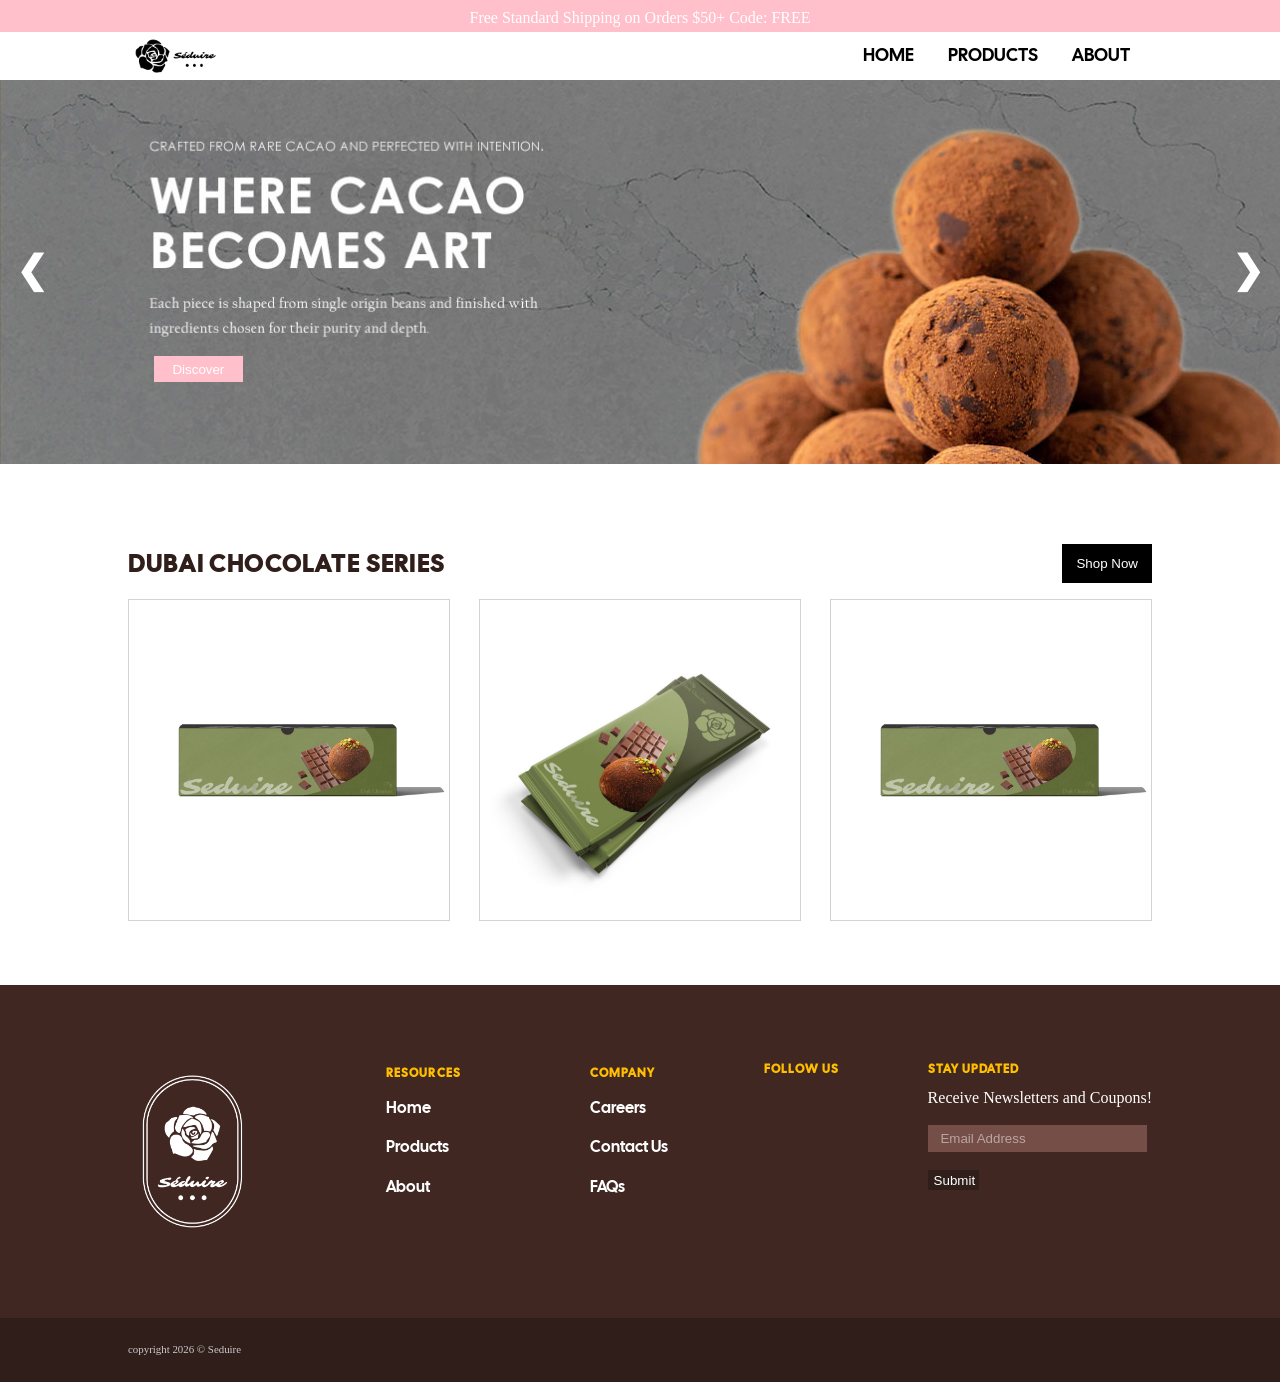
==== index.html @ 030a5350 "Add files via upload" ====
<!DOCTYPE html>
<html>

<head>
<title>Seduire</title>
<link rel="icon" type="image/x-icon" href="IMG/website-logo.png">
<meta name="description" content="Seduire Chocolates and Delicacies">
<meta name="keywords" content="">
<meta name="viewport" content="width=device-width, initial-scale=1">
<meta charset="UTF-8">
<link rel="stylesheet" href="CSS/style.css" type="text/css">
<link href='https://fonts.googleapis.com/css?family=Cal Sans' rel='stylesheet'>
</head>

<body>

    <div class="promo">
        <p>Free Standard Shipping on Orders $50+ Code: FREE</p>
    </div>

    <div class="nav" id="nav">
        <div class="nav-logo">
            <img src="IMG/Seduire-logo_Horizontal - Black.png" alt="">
        </div>

        <div class="nav-buttons">
            <ol>
            <li><a href="index.html">HOME</a></li>
            <li><a href="">PRODUCTS</a></li>
            <li><a href="">ABOUT</a></li>
            </ol>
        </div>

    </div>
    

    <section id="hero">

        <div class="slideshow-container">

        <div class="mySlides fade">
        <div class="hero-butt-1">
        <button>Discover</button>
        </div>
        <img src="IMG/hero1.jpg">
        <div class="text">Caption Text</div>
        </div>

        <div class="mySlides fade">
        <img src="IMG/hero2.jpg">
        <div class="hero-butt-2">
        <button>Discover</button>
        </div>
        <div class="text">Caption Two</div>
        </div>

        <div class="mySlides fade">
        <img src="IMG/hero3.jpg">
        <div class="hero-butt-3">
        <button>Learn More</button>
        </div>
        <div class="text">Caption Three</div>
        </div>

        <a class="prev" onclick="plusSlides(-1)">❮</a>
        <a class="next" onclick="plusSlides(1)">❯</a>

        </div>


    </section>


    <section id="main">

        <div class="spring-header">
            <h1>DUBAI CHOCOLATE SERIES</h1>
            <button>Shop Now</button>
        </div>

        <div class="collection-gallery">
            <div class="collection-item">
                <img src="IMG/dubai-mock.jpg" alt="">
                <div class="overlay">
                    <button>Add To Cart</button>
                </div>
            </div>

            <div class="collection-item">
                <img src="IMG/dubai-mock-bar.jpg" alt="">
                <div class="overlay">
                    <img src="IMG/dubai-mock-bar-open.jpg" alt="">
                    <button>Add To Cart</button>
                </div>
            </div>

            <div class="collection-item">
                <img src="IMG/dubai-mock.jpg" alt="">
                <div class="overlay">
                    <img src="IMG/dubai-mock-open.jpg" alt="">
                    <button>Add To Cart</button>
                </div>
            </div>


        </div>



    </section>



    <div class="footer">

        <div class="footer-flex">
            <div class="footer-logo">
                <img src="IMG/Seduire-logo_Vertical - White.png" alt="">
            </div>

            <div class="footer-nav">
            <ol>
                <li><h3>RESOURCES</h3></li>
                <li><a href="index.html">Home</a></li>
                <li><a href="">Products</a></li>
                <li><a href="">About</a></li>
            </ol>
            </div>

            <div class="footer-company">
            <ol>
                <li><h3>COMPANY</h3></li>
                <li><a href="">Careers</a></li>
                <li><a href="">Contact Us</a></li>
                <li><a href="">FAQs</a></li>
            </ol>
            </div>

            <div class="footer-social">
                <h3>FOLLOW US</h3>
                <a href=""><img src="IMG/instagram.png" alt=""></a>
                <a href=""><img src="IMG/video.png" alt=""></a>
            </div>

            <div class="footer-news">
                <h3>STAY UPDATED</h3>
                <p>Receive Newsletters and Coupons!</p>
                <form action=""><br>
                <input type="text" onfocus="this.value=''" id="email" name="email" value="Email Address"><br><br>
                <input type="submit" id="submit" value="Submit">
                </form>
            </div>

        </div>

       
    </div>

        <div class="copyright">
        <p>copyright 2026 © Seduire</p>
        </div>

<script>
let slideIndex = 1;
let slideTimer;

// Initialize slideshow
showSlides(slideIndex);
startAutoSlide();

// Manual controls
function plusSlides(n) {
  showSlides(slideIndex += n);
  resetAutoSlide();
}

function currentSlide(n) {
  showSlides(slideIndex = n);
  resetAutoSlide();
}

// Core slideshow function
function showSlides(n) {
  const slides = document.getElementsByClassName("mySlides");

  if (n > slides.length) {
    slideIndex = 1;
  }
  if (n < 1) {
    slideIndex = slides.length;
  }

  // Hide all slides
  for (let i = 0; i < slides.length; i++) {
    slides[i].style.display = "none";
  }

  // Show the active slide
  slides[slideIndex - 1].style.display = "block";
}

// Autoplay logic
function startAutoSlide() {
  slideTimer = setInterval(() => {
    slideIndex++;
    showSlides(slideIndex);
  }, 4000); // Change slide every 4 seconds
}

function resetAutoSlide() {
  clearInterval(slideTimer);
  startAutoSlide();
}

</script>


</body>
</html>
---- CSS/style.css ----
body{
    margin: 0;
}

h1{
    font-family: 'Cal Sans';
    letter-spacing: 0.07em;
    color: #301E1A;
}

h3{
    font-family: 'Cal Sans';
    letter-spacing: 0.09em;
    font-size: 0.75em;
    color: rgb(255, 191, 0);
}


.promo{
    height: 2.5vw;
    background-color: pink;
    text-align: center;
}

.promo p{
    margin: 0;
    padding-top: 0.7vw;
    color: white;
}

.nav{
    background-color:white;
    border-bottom:  rgba(0, 0, 0, 0.5) 1px;
    width: 100%;
    height: 3.75vw;
    margin: 0;
    display: flex;
    flex-direction: row;
    justify-content: space-between;
    position: sticky;
    top: 0;
    z-index: 11;
}

.nav-logo{
    margin: auto 0 auto 10vw;
    color: black;
    height: inherit;
}

.nav-logo img{
    height: 100%;
}

.nav-buttons{
    margin: auto 10vw auto 0;
}

.nav ol{
    list-style: none;
    margin: 0;
}

.nav ol li{
    display: inline;
    margin-right: 1vw;
}

.nav a{
    text-decoration: none;
    color: black;
    font-size: 1.1em;
    background: linear-gradient(currentColor 0 0) 
    bottom left/
    var(--underline-width, 0%) 0.1em
    no-repeat;
    display: inline-block;
    padding: 0 .5em 0.15em;
    text-decoration: none;
    transition: background-size 0.5s;
    font-family: 'Cal Sans';
}

.nav a:hover{
    color: brown; 
    --underline-width: 100%;
    transition: 300ms;
}



/*--------HERO----------*/
#hero{
    background-color: aqua;
    height: 30vw;
    width: 100%;
}

.slideshow-container{
    height: inherit;
    overflow: hidden;
    position: relative;
}

.slideshow-container img{
    height: inherit;
    width: 100vw;
}

.prev, .next {
  cursor: pointer;
  position: absolute;
  top: 45%;
  width: auto;
  padding: 16px;
  margin-top: -22px;
  color: white;
  font-weight: bold;
  font-size: 3vw;
  transition: 0.6s ease;
  border-radius: 0 3px 3px 0;
  user-select: none;
}

.next {
  right: 0;
  border-radius: 3px 0 0 3px;
}

.hero-butt-1 button{
    background-color: pink;
    color: white;
    border: 0;
    width: 7vw;
    height: 2vw;
    position: absolute;
    top: 72%;
    left: 12%;
}

.hero-butt-1 button:hover{
    color: pink;
    background-color: transparent;
    border: solid 2px pink;
    transition: 300ms;
}

.hero-butt-2 button{
    background-color: white;
    color: black;
    border: 0;
    width: 7vw;
    height: 2vw;
    position: absolute;
    top: 65%;
    right: 10%;
}

.hero-butt-2 button:hover{
    color: white;
    background-color: transparent;
    border: solid 2px white;
    transition: 300ms;
}

.hero-butt-3 button{
    background-color: white;
    color: black;
    border: 0;
    width: 7vw;
    height: 2vw;
    position: absolute;
    top: 62%;
    left: 10.75%;
}

.hero-butt-3 button:hover{
    color:#252715;
    background-color: transparent;
    border: solid 2px #252715;
    transition: 300ms;
}

/*-------------MAIN-------------*/
#main{
    margin: 5vw 10vw 5vw 10vw;
}

.spring-header{
    display: flex;
    justify-content: space-between;
}

.spring-header button{
    color: white;
    background-color: black;
    width: 7vw;
    height: 3vw;
    border: 0;
    margin: auto 0 auto 0;
}

.spring-header button:hover{
    background-color: transparent;
    color: black;
    border: solid 2px black;
    transition: 300ms;
}

.collection-gallery{
    display: flex;
    justify-content: space-between;
}

.collection-item{
    width: 25vw;
    border: solid 1px lightgray;
    position: relative;
    display: flex;
}

.collection-item img{
    width: inherit;
    overflow: hidden;
    align-items: center;
}

.overlay{
    background-color: white;
    bottom: 100%;
    position: absolute;
    width: 100%;
    height: 0%;
    text-align: center;
    transition: 400ms;
    overflow: hidden;
    display: flex;
}

.overlay button{
    background-color: white;
    border: solid 2px black;
    width: 18vw;
    height: 4vw;
    position: absolute;
    bottom: 10%;
    right: 15%;
    box-shadow: 0px 10px 40px -5px rgba(0, 0, 0, 0.15);
}

.overlay img{
    width: 100%;
    position: absolute;
    top: 0;
    left: 0;
    margin: auto;
}

.overlay button:hover{
    background-color: black;
    border: 0;
    color: white;
    transition: 300ms;
}

.collection-item:hover .overlay {
  bottom: 0;
  height: 100%;
  transition: 400ms;
}


/*---------FOOTER---------*/
.footer{
    background-color: #402722;
    height: 16vw;
    padding: 5vw 10vw 5vw 10vw;
}

.footer-flex{
    display: flex;
    flex-direction: row;
    justify-content: space-between;
    height: inherit;
}

.footer-flex li{
    display: block;
    margin-bottom: 1.25vw;
}

.footer-flex a{
    color: white;
    text-decoration: none;
    background: linear-gradient(currentColor 0 0) 
    bottom left/
    var(--underline-width, 0%) 0.1em
    no-repeat;
    display: inline-block;
    padding: 0 .5em 0.15em 0;
    text-decoration: none;
    transition: background-size 0.5s;
    font-family: 'Cal sans';
    margin: 0;
}

.footer-flex a:hover{
    
    color: white; 
    --underline-width: 100%;
    transition: 300ms;
}

.footer-logo img{
    height: 100%;
}

.footer-news p{
    color: white;
    margin: 0;
}

.footer-news #email{
    width: 16vw;
    height: 2vw;
    background-color:#754e47;
    border: 0;
    color: rgba(255, 255, 255, 0.493);
    padding-left: 1vw;
}

.footer-news #submit{
    background-color: #301E1A;
    color: white;
    border: 0;
    width: 4vw;
    height: 1.5vw;
}

.copyright{
    background-color: #301E1A;
    height: 5vw;
}

.copyright p{
    color: rgb(203, 203, 203);
    margin: auto;
    padding-top: 2vw;
    padding-left: 10vw;
    font-size: 0.85vw;
}
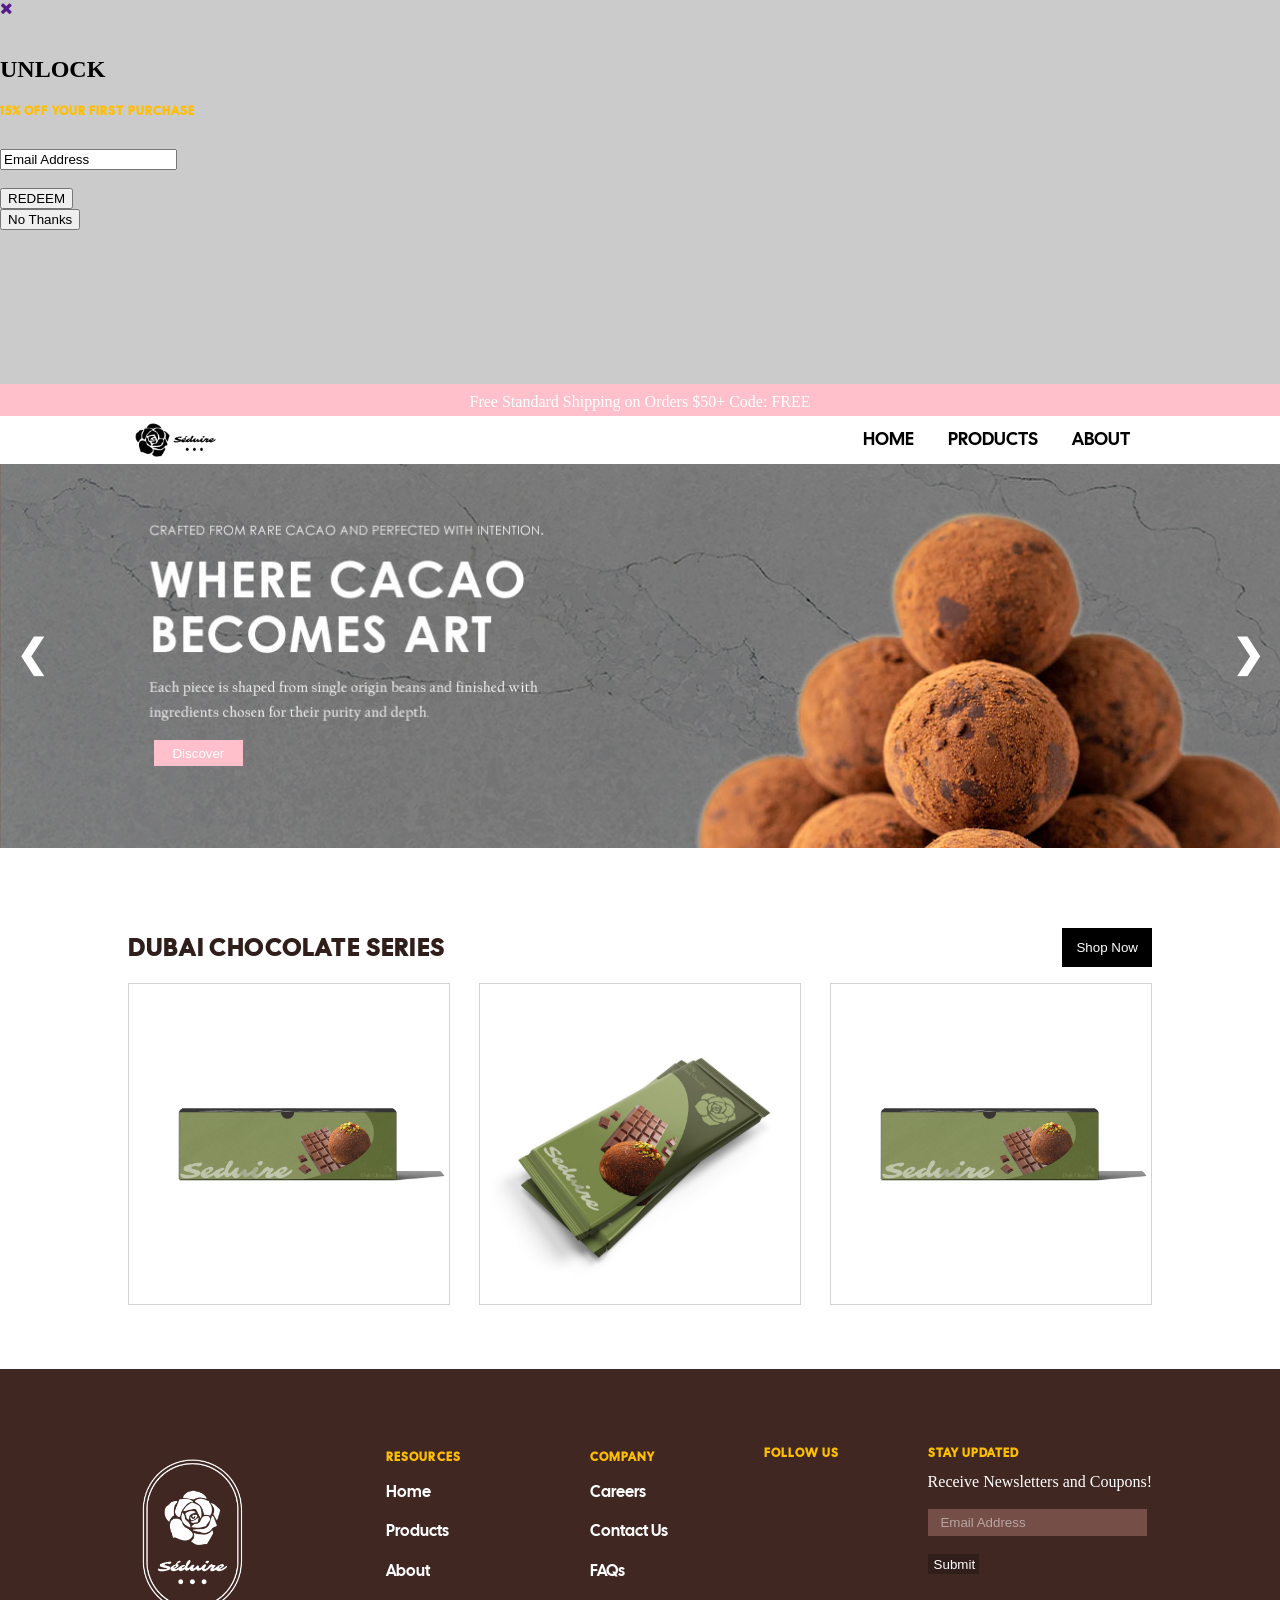
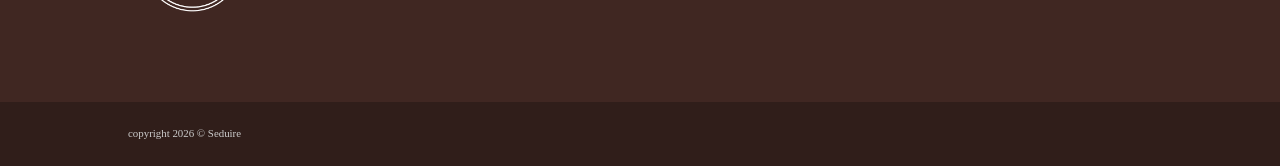
==== commit 2b48d33e: "comm" ====
--- a/index.html
+++ b/index.html
@@ -9,10 +9,37 @@
 <meta name="viewport" content="width=device-width, initial-scale=1">
 <meta charset="UTF-8">
 <link rel="stylesheet" href="CSS/style.css" type="text/css">
+<link rel="stylesheet" href="https://cdnjs.cloudflare.com/ajax/libs/font-awesome/4.7.0/css/font-awesome.min.css">
 <link href='https://fonts.googleapis.com/css?family=Cal Sans' rel='stylesheet'>
 </head>
 
 <body>
+
+    <div class="pop-up">
+        <div class="pop-promo">
+        <div>
+
+        </div>
+
+        <div>
+            <div class="close-btn">
+            <a href=""><i class="fa fa-close"></i></a>
+            </div>
+            <img src="" alt=""> <!--Logo here-->
+
+            <h2>UNLOCK</h2>
+            <h3>15% OFF YOUR FIRST PURCHASE</h3>
+
+            <form action=""><br>
+            <input type="text" onfocus="this.value=''" id="email" name="email" value="Email Address"><br><br>
+            <input type="submit" id="submit" value="REDEEM">
+            </form>
+
+            <button>No Thanks</button>
+        </div>        
+        </div>
+
+    </div>
 
     <div class="promo">
         <p>Free Standard Shipping on Orders $50+ Code: FREE</p>
--- a/CSS/style.css
+++ b/CSS/style.css
@@ -15,6 +15,17 @@
     color: rgb(255, 191, 0);
 }
 
+.pop-up{
+    background-color: rgba(0, 0, 0, 0.202);
+    z-index: 100;
+}
+
+.pop-promo{
+    width: 40vw;
+    height: 30vw;
+    display: flex;
+    flex: 1;
+}
 
 .promo{
     height: 2.5vw;
@@ -282,6 +293,7 @@
     flex-direction: row;
     justify-content: space-between;
     height: inherit;
+    gap: 2vw;
 }
 
 .footer-flex li{
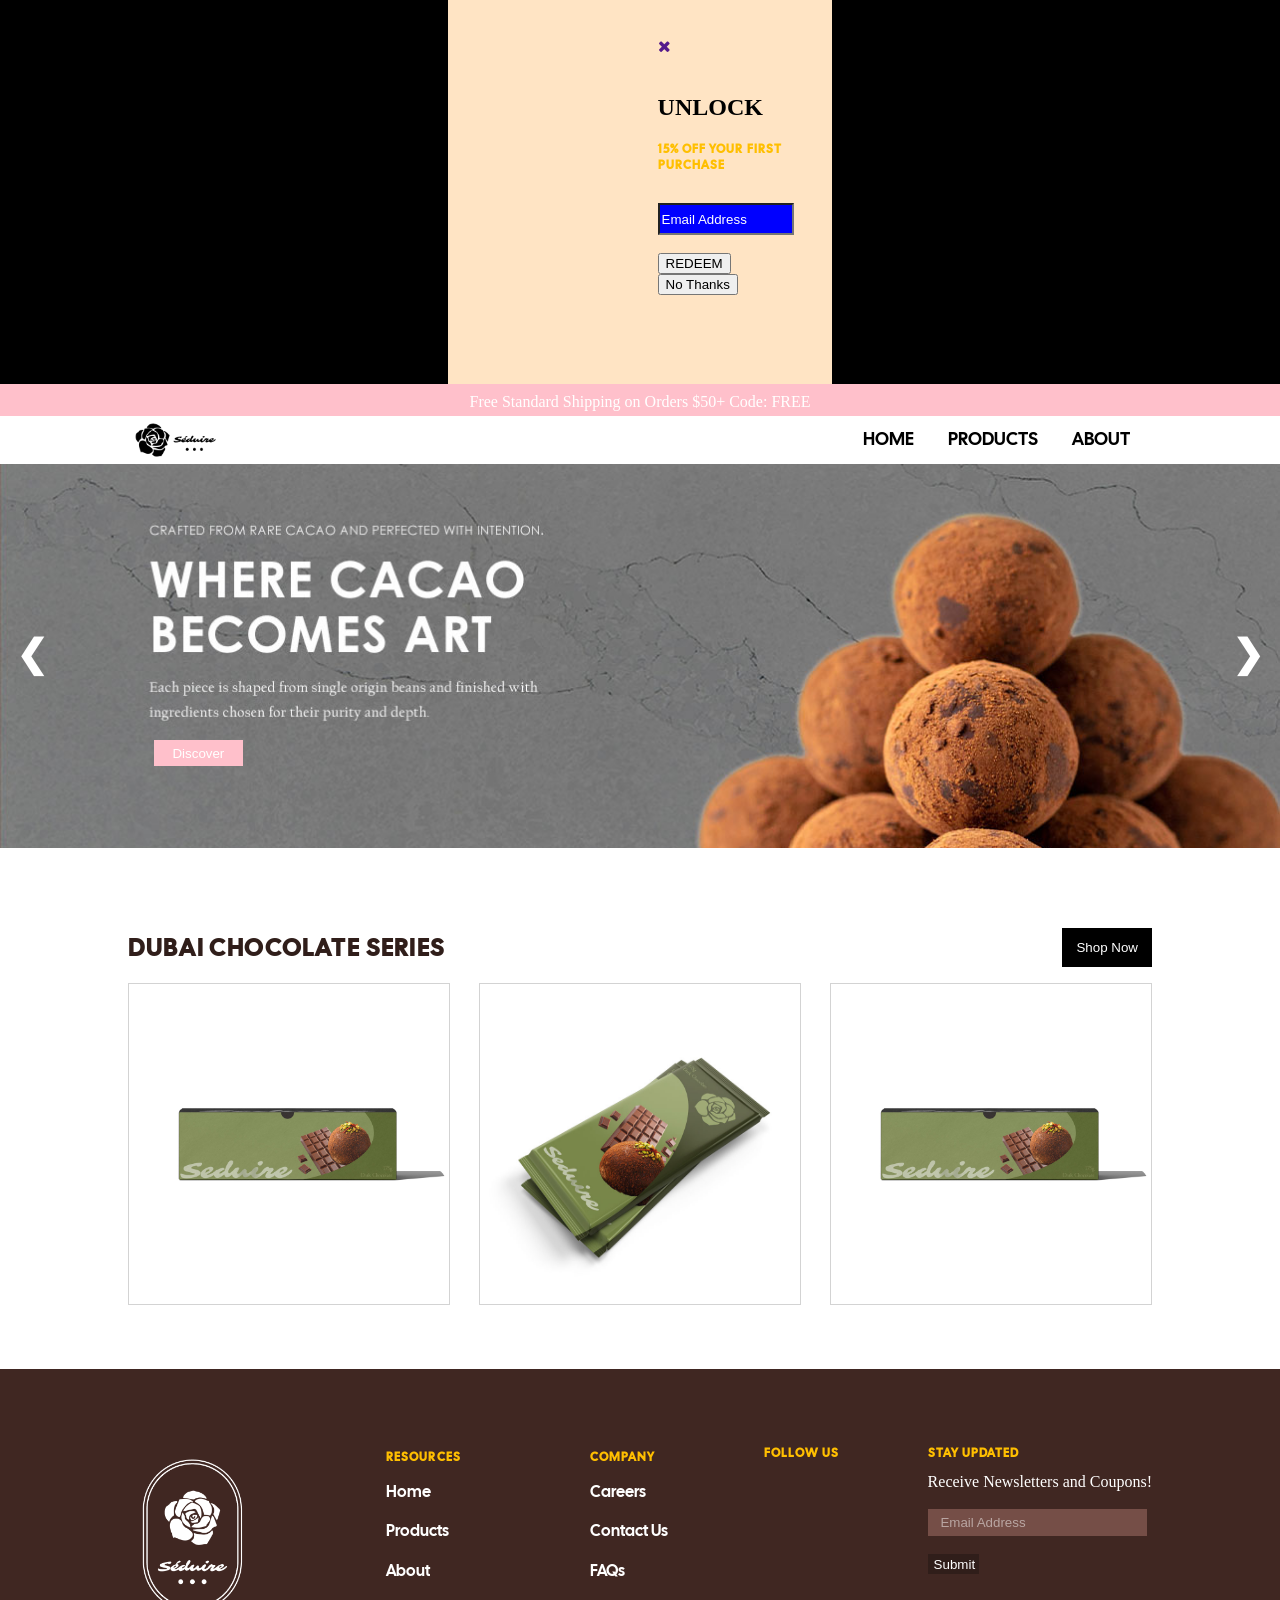
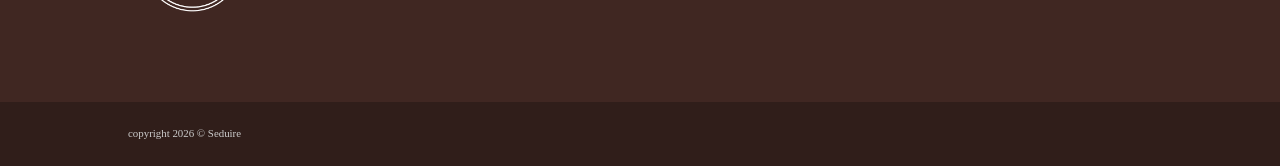
==== commit 1c7e94e5: "commi" ====
--- a/index.html
+++ b/index.html
@@ -21,7 +21,7 @@
 
         </div>
 
-        <div>
+        <div class="pop-content">
             <div class="close-btn">
             <a href=""><i class="fa fa-close"></i></a>
             </div>
--- a/CSS/style.css
+++ b/CSS/style.css
@@ -1,5 +1,6 @@
 body{
     margin: 0;
+    position: relative;
 }
 
 h1{
@@ -16,15 +17,35 @@
 }
 
 .pop-up{
-    background-color: rgba(0, 0, 0, 0.202);
+    background-color: rgb(0, 0, 0);
     z-index: 100;
+    position: sticky;
+    top: 0;
+    left: 0;
+    width: 100%;
+    height: 100%;
+    display: flex;
+    justify-content: center;
+    align-items: center;
 }
 
 .pop-promo{
-    width: 40vw;
+    width: 30vw;
     height: 30vw;
-    display: flex;
-    flex: 1;
+    display: grid;
+    grid-template-columns: 1fr 1fr;
+    background-color: bisque;
+}
+
+.pop-promo form #email{
+    width: 10vw;
+    height: 2vw;
+    background-color: blue;
+    color: white;
+}
+
+.pop-content{
+    margin: 3vw;
 }
 
 .promo{
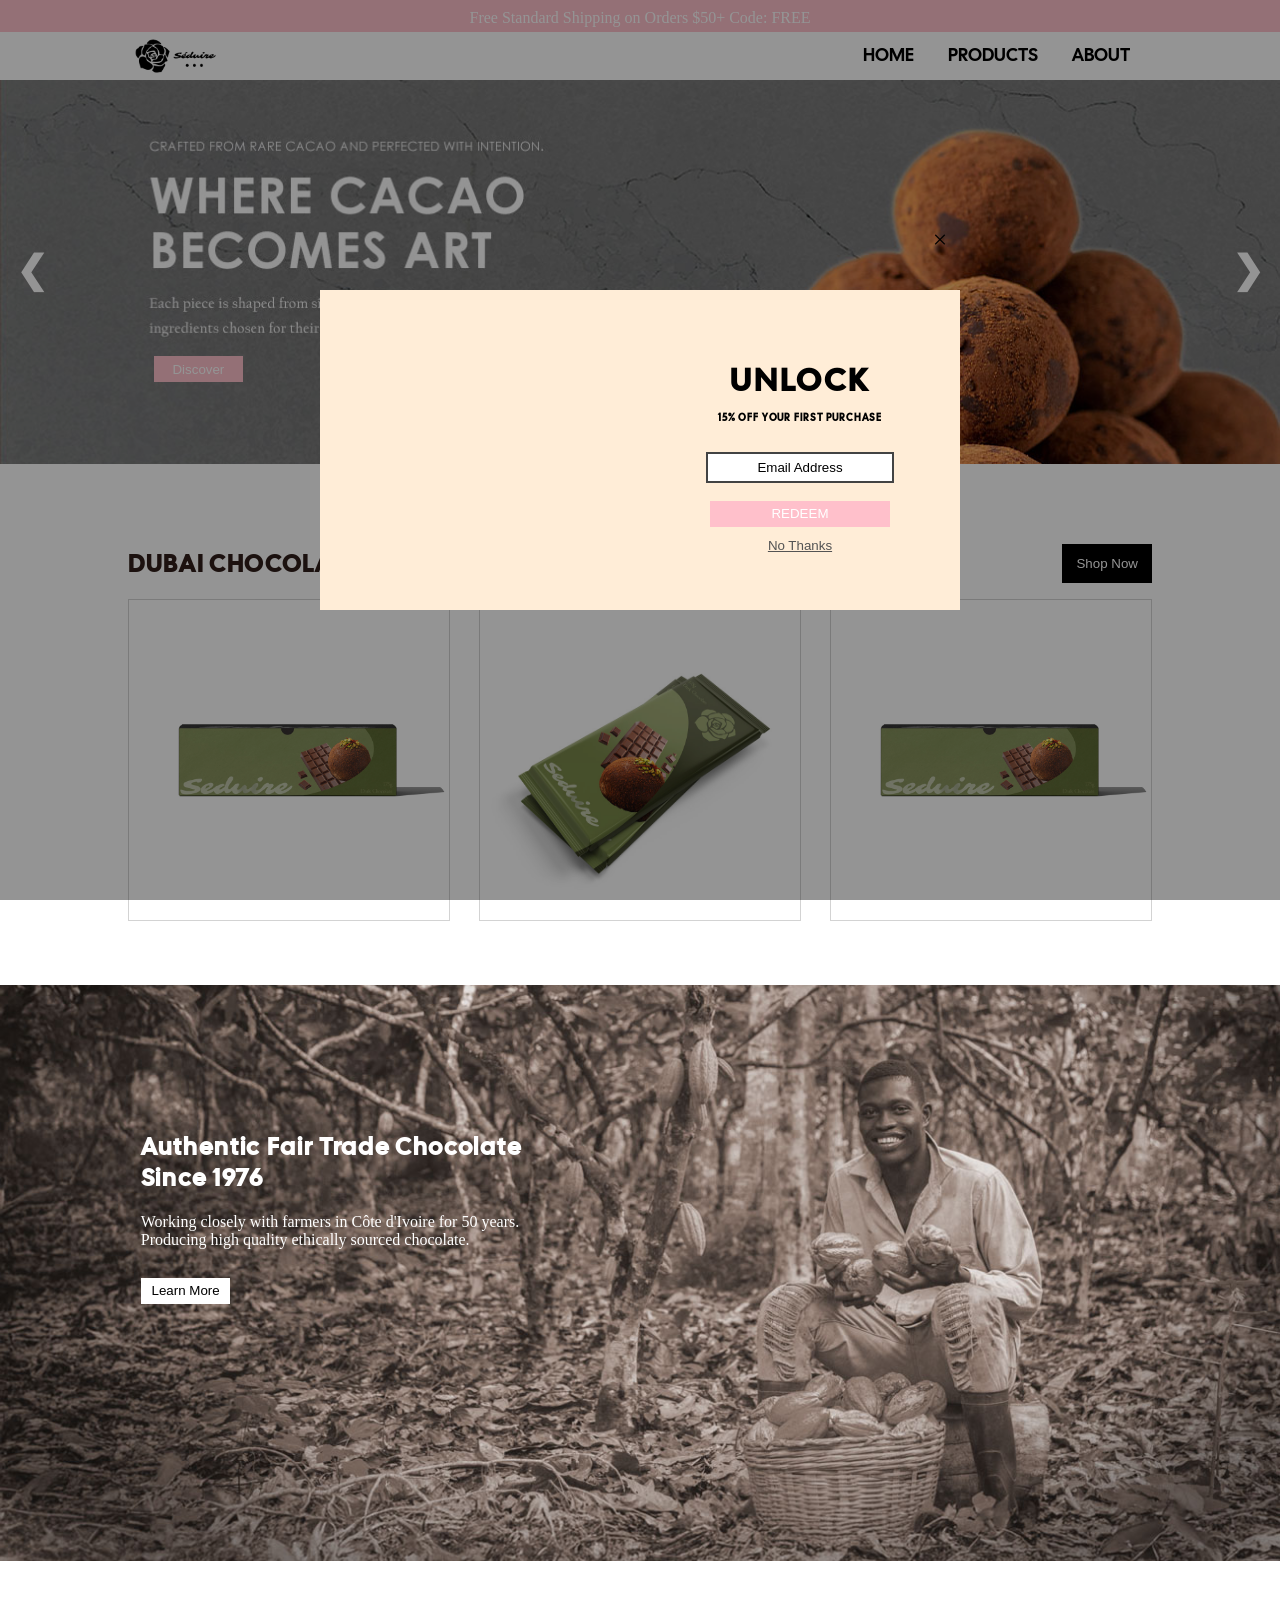
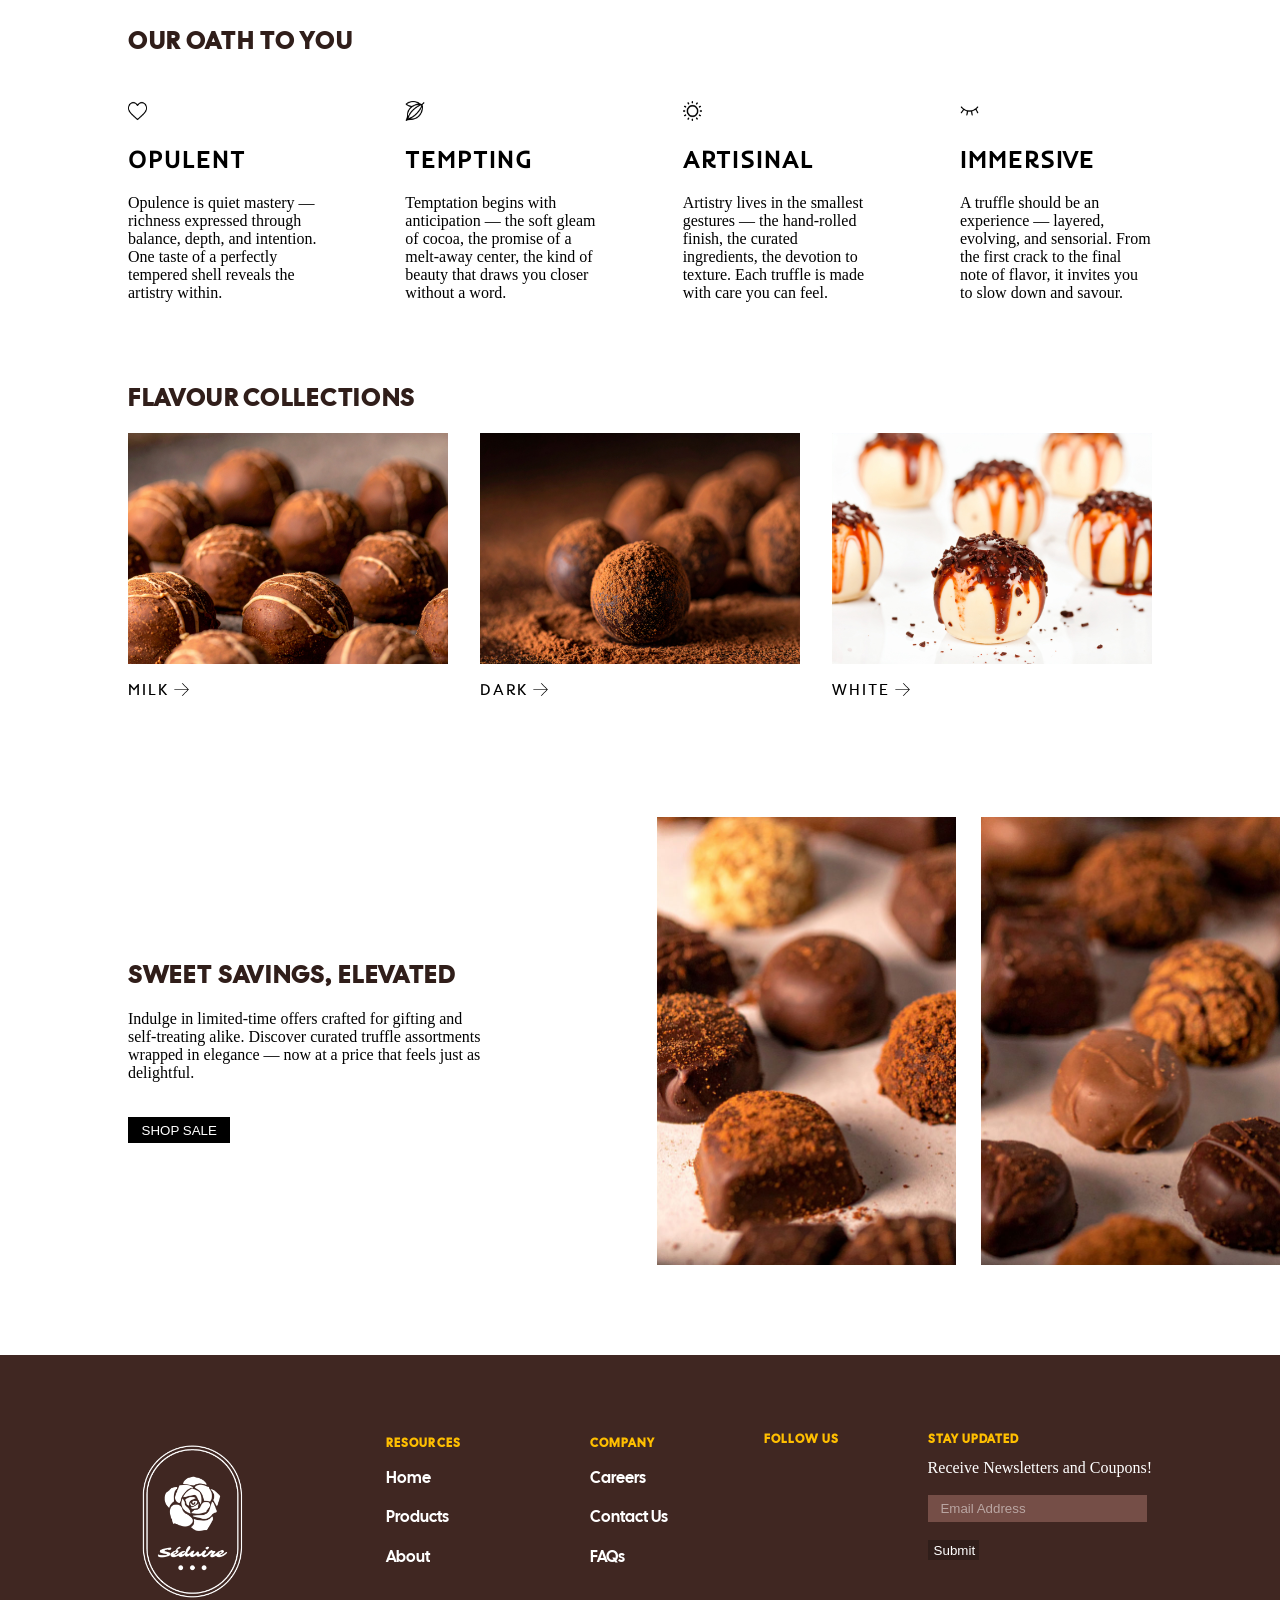
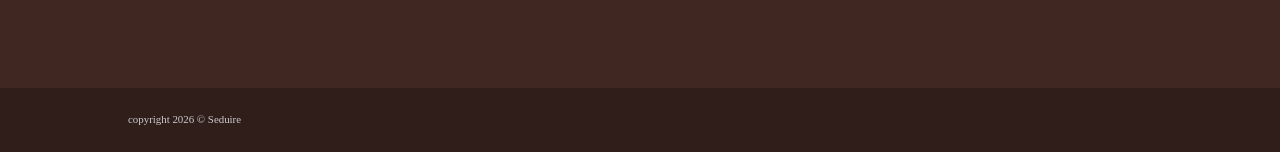
==== commit 99e6b82c: "Add files via upload" ====
--- a/index.html
+++ b/index.html
@@ -9,22 +9,23 @@
 <meta name="viewport" content="width=device-width, initial-scale=1">
 <meta charset="UTF-8">
 <link rel="stylesheet" href="CSS/style.css" type="text/css">
-<link rel="stylesheet" href="https://cdnjs.cloudflare.com/ajax/libs/font-awesome/4.7.0/css/font-awesome.min.css">
 <link href='https://fonts.googleapis.com/css?family=Cal Sans' rel='stylesheet'>
+<link href='https://fonts.googleapis.com/css?family=Inder' rel='stylesheet'>
 </head>
 
 <body>
 
-    <div class="pop-up">
+    
+    <div class="pop-up" id="pop-up" >
+        
+        <a href="javascript:void(0)" id="closebtn" onclick="closeNav()">&times;</a>
         <div class="pop-promo">
-        <div>
-
+            <img src="IMG/vitor-monthay-Y0hxpwaLgag-unsplash.jpg" alt="">
         </div>
 
         <div class="pop-content">
-            <div class="close-btn">
-            <a href=""><i class="fa fa-close"></i></a>
-            </div>
+            <div>
+            
             <img src="" alt=""> <!--Logo here-->
 
             <h2>UNLOCK</h2>
@@ -35,7 +36,8 @@
             <input type="submit" id="submit" value="REDEEM">
             </form>
 
-            <button>No Thanks</button>
+            <button onclick="closeNav()">No Thanks</button>
+            </div>
         </div>        
         </div>
 
@@ -133,6 +135,100 @@
         </div>
 
 
+
+    </section>
+    
+    <section id="secondary">
+
+        <div class="secondary-about">
+
+            <img src="IMG/farmer.jpg" alt="">
+            <div class="about-text">
+                <h1>Authentic Fair Trade Chocolate Since 1976</h1>
+                <p>Working closely with farmers in Côte d'Ivoire for 50 years. Producing high quality ethically sourced chocolate.</p>
+                <button>Learn More</button>
+            </div>
+        </div>
+    </section>
+
+    <section id="tertiary">
+        <h1>OUR OATH TO YOU</h1>
+        <p></p>
+        <div class="qualities">
+
+        <div>
+            <img src="IMG/heart.png" alt="">
+            <h2>OPULENT</h2>
+            <p>Opulence is quiet mastery — richness expressed through balance, depth, and intention. One taste of a perfectly tempered shell reveals the artistry within.</p>
+        </div>
+        <div>
+            <img src="IMG/cocoa-bean.png" alt="">
+            <h2>TEMPTING</h2>
+            <p>Temptation begins with anticipation — the soft gleam of cocoa, the promise of a melt‑away center, the kind of beauty that draws you closer without a word.</p>
+        </div>
+        <div>
+            <img src="IMG/summer.png" alt="">
+            <h2>ARTISINAL</h2>
+            <p>Artistry lives in the smallest gestures — the hand‑rolled finish, the curated ingredients, the devotion to texture. Each truffle is made with care you can feel.</p>
+        </div>
+        <div>
+            <img src="IMG/eye.png" alt="">
+            <h2>IMMERSIVE</h2>
+            <p>A truffle should be an experience — layered, evolving, and sensorial. From the first crack to the final note of flavor, it invites you to slow down and savour.</p>
+        </div>
+
+        </div>
+
+            <h1>FLAVOUR COLLECTIONS</h1>
+        <div class="flavour-collections">
+
+            <div class="col">
+                <div>
+                <img src="IMG/Firefly_closeup milk chocolate truffles white chocolate drizzle 880749.jpg" alt="">
+                </div>
+                <div class="btn-arrow">
+                    <button>MILK</button>
+                  <img src="IMG/arrow.png" alt="" style="height: 1.5vw; width: 1.5vw;">  
+                </div>
+            </div>
+            <div class="col">
+                <div>
+                <img src="IMG/Firefly_closeup of dark chocolate truffles with chocolate powder 275298.jpg" alt="">
+
+                </div>
+                <div class="btn-arrow">
+                
+                <button>DARK</button>
+                <img src="IMG/arrow.png" alt="" style="height: 1.5vw; width: 1.5vw;"> 
+                </div>
+            </div>
+            <div class="col">
+                <div>
+                <img src="IMG/Firefly_closeup of white chocolate truffles with chocolate powder 275298.jpg" alt="">
+
+                </div>
+                <div class="btn-arrow">
+                <button>WHITE</button>
+                <img src="IMG/arrow.png" alt="" style="height: 1.5vw; width: 1.5vw;"> 
+
+                </div>
+            </div>
+        </div>
+
+    </section>
+
+    <section>
+        <div class="sale">
+            <div>
+            <h1>SWEET SAVINGS, ELEVATED</h1>
+                <p>Indulge in limited‑time offers crafted for gifting and self‑treating alike. Discover curated truffle assortments wrapped in elegance — now at a price that feels just as delightful.</p>
+                <BUTTon>SHOP SALE</BUTTon>
+            </div>
+            <div class="sale-img">
+                <img src="IMG/Firefly_overhead-view-assorted--chocolate-truffles-402402.jpg" alt="">
+                <img src="IMG/Firefly_overhead-view-assorted--chocolate-truffles-4024021.jpg" alt="">
+            </div>
+        </div>
 
     </section>
 
@@ -194,6 +290,7 @@
 // Initialize slideshow
 showSlides(slideIndex);
 startAutoSlide();
+//openNav();
 
 // Manual controls
 function plusSlides(n) {
@@ -239,6 +336,21 @@
   startAutoSlide();
 }
 
+function closeNav() {
+  document.getElementById("pop-up").style.display = "none";
+}
+
+function openNav(){
+    if (document.getElementById("pop-up").style.display = "none") {
+      
+    navTime = setInterval(() =>{
+
+    document.getElementById("pop-up").style.display = "";
+   
+    }, 10000 );  
+    }
+}
+
 </script>
 
 
--- a/CSS/style.css
+++ b/CSS/style.css
@@ -1,6 +1,5 @@
 body{
     margin: 0;
-    position: relative;
 }
 
 h1{
@@ -16,10 +15,14 @@
     color: rgb(255, 191, 0);
 }
 
+a, button, #submit{
+    cursor: pointer;
+}
+
 .pop-up{
-    background-color: rgb(0, 0, 0);
+    background-color: rgba(0, 0, 0, 0.421);
     z-index: 100;
-    position: sticky;
+    position: fixed;
     top: 0;
     left: 0;
     width: 100%;
@@ -29,23 +32,73 @@
     align-items: center;
 }
 
+.pop-up a{
+    position: absolute;
+    top: 25%;
+    right: 26%;
+    color: black;
+    font-size: 2vw;
+    text-decoration: none;
+}
+
 .pop-promo{
-    width: 30vw;
-    height: 30vw;
-    display: grid;
-    grid-template-columns: 1fr 1fr;
-    background-color: bisque;
-}
-
-.pop-promo form #email{
-    width: 10vw;
-    height: 2vw;
-    background-color: blue;
-    color: white;
+    width: 25vw;
+    background-color: rgb(255, 237, 215);
+    height: 25vw;
+}
+
+.pop-promo img{
+    height: 100%;
+    width: auto;
 }
 
 .pop-content{
-    margin: 3vw;
+    background-color: rgb(255, 237, 215);
+    width: 25vw;
+    height: 25vw;
+    text-align: center;
+    display: flex;
+    justify-content: center;
+    align-items: center;
+}
+
+.pop-content form #email{
+    width: 14vw;
+    background-color: rgb(255, 255, 255);
+    border: solid 2px rgb(67, 67, 67);
+    height: 2vw;
+    text-align: center;
+}
+
+.pop-content form #submit{
+    width: 14vw;
+    height: 2vw;
+    background-color: pink;
+    color: white;
+    border: 0;
+}
+
+.pop-content button{
+    background-color: transparent;
+    border: 0;
+    width: 8vw;
+    height: 2vw;
+    color:rgb(83, 83, 83);
+    text-decoration: underline;
+    margin-top: 0.5vw;
+}
+
+.pop-content h2{
+    font-size: 2.5vw;
+    font-family: 'Cal Sans';
+    letter-spacing: 0.09em;
+    margin: 0;
+
+}
+
+.pop-content h3{
+    color: black;
+    font-size: 0.75vw;
 }
 
 .promo{
@@ -214,7 +267,7 @@
 }
 
 /*-------------MAIN-------------*/
-#main{
+#main, #tertiary{
     margin: 5vw 10vw 5vw 10vw;
 }
 
@@ -301,6 +354,153 @@
   transition: 400ms;
 }
 
+.qualities{
+    display: flex;
+    justify-content: space-between;
+    margin-bottom: 5vw;
+}
+
+.qualities div{
+    width: 15vw;
+    margin-top: 2vw;
+}
+
+.qualities img{
+    height: 1.5vw;
+    width: auto;
+}
+
+.qualities h2{
+    font-family: 'Inder';
+    letter-spacing: 0.15vw;
+}
+
+.flavour-collections{
+    display: flex;
+    justify-content: space-between;
+    margin-top:1.5vw;
+}
+
+.flavour-collections .col{
+    width: 25vw;
+    height: 25vw;
+}
+
+.flavour-collections .col div{
+    height: 18vw;
+    width: inherit;
+    overflow: hidden;
+}
+
+.flavour-collections .col div img{
+    width: 100%;
+    height: auto;
+    transition: 300ms;
+}
+
+.flavour-collections img:hover{
+    transform: scale(1.05);
+    transition: 300ms;
+}
+
+.flavour-collections .col .btn-arrow{
+    display: flex;
+    align-items: center;
+    height: 4vw;
+    gap: 0.25vw;
+}
+
+.flavour-collections button{
+    padding: 0;
+    background-color: transparent;
+    border: 0;
+    letter-spacing: 0.15vw;
+    font-size: 1.25vw;
+    font-family: 'Inder';
+}
+
+/*-------SECONDARY---------*/
+.secondary-about{
+    height: 45vw;
+    background-color: blue;
+    margin: 5vw 0 5vw 0;
+    overflow: hidden;
+    position: relative;
+}
+
+.secondary-about img{
+    width: 100%;
+    position: absolute;
+    bottom: -5%;
+}
+
+.about-text{
+    position: absolute;
+    left: 11%;
+    top: 22%;
+    width: 30vw;
+}
+
+.about-text h1{
+    color: white;
+}
+
+.about-text p{
+    color: white;
+}
+
+.about-text button{
+    background-color: white;
+    color: black;
+    border: 0;
+    width: 7vw;
+    height: 2vw;
+    margin-top: 1vw;
+}
+
+.about-text button:hover{
+    color: white;
+    background-color: transparent;
+    border: solid 2px white;
+    transition: 300ms;
+}
+
+.sale{
+    display: flex;
+    height: 35vw;
+    justify-content: space-between;
+    margin-left: 10vw;
+    align-items: center;
+    margin-bottom: 7vw;
+    gap: 10vw;
+}
+
+.sale .sale-img{
+    display: flex;
+    gap: 2vw;
+    height: inherit;
+}
+
+.sale p{
+    margin-top: 1.5vw;
+}
+
+.sale button{
+    background-color: black;
+    color: white;
+    border: 0;
+    height: 2vw;
+    width: 8vw;
+    transition: 300ms;
+    margin-top: 1.5vw;
+}
+
+.sale button:hover{
+    background-color: transparent;
+    border: 2px solid black;
+    color: black;
+    transition: 300ms;
+}
 
 /*---------FOOTER---------*/
 .footer{
@@ -314,7 +514,6 @@
     flex-direction: row;
     justify-content: space-between;
     height: inherit;
-    gap: 2vw;
 }
 
 .footer-flex li{
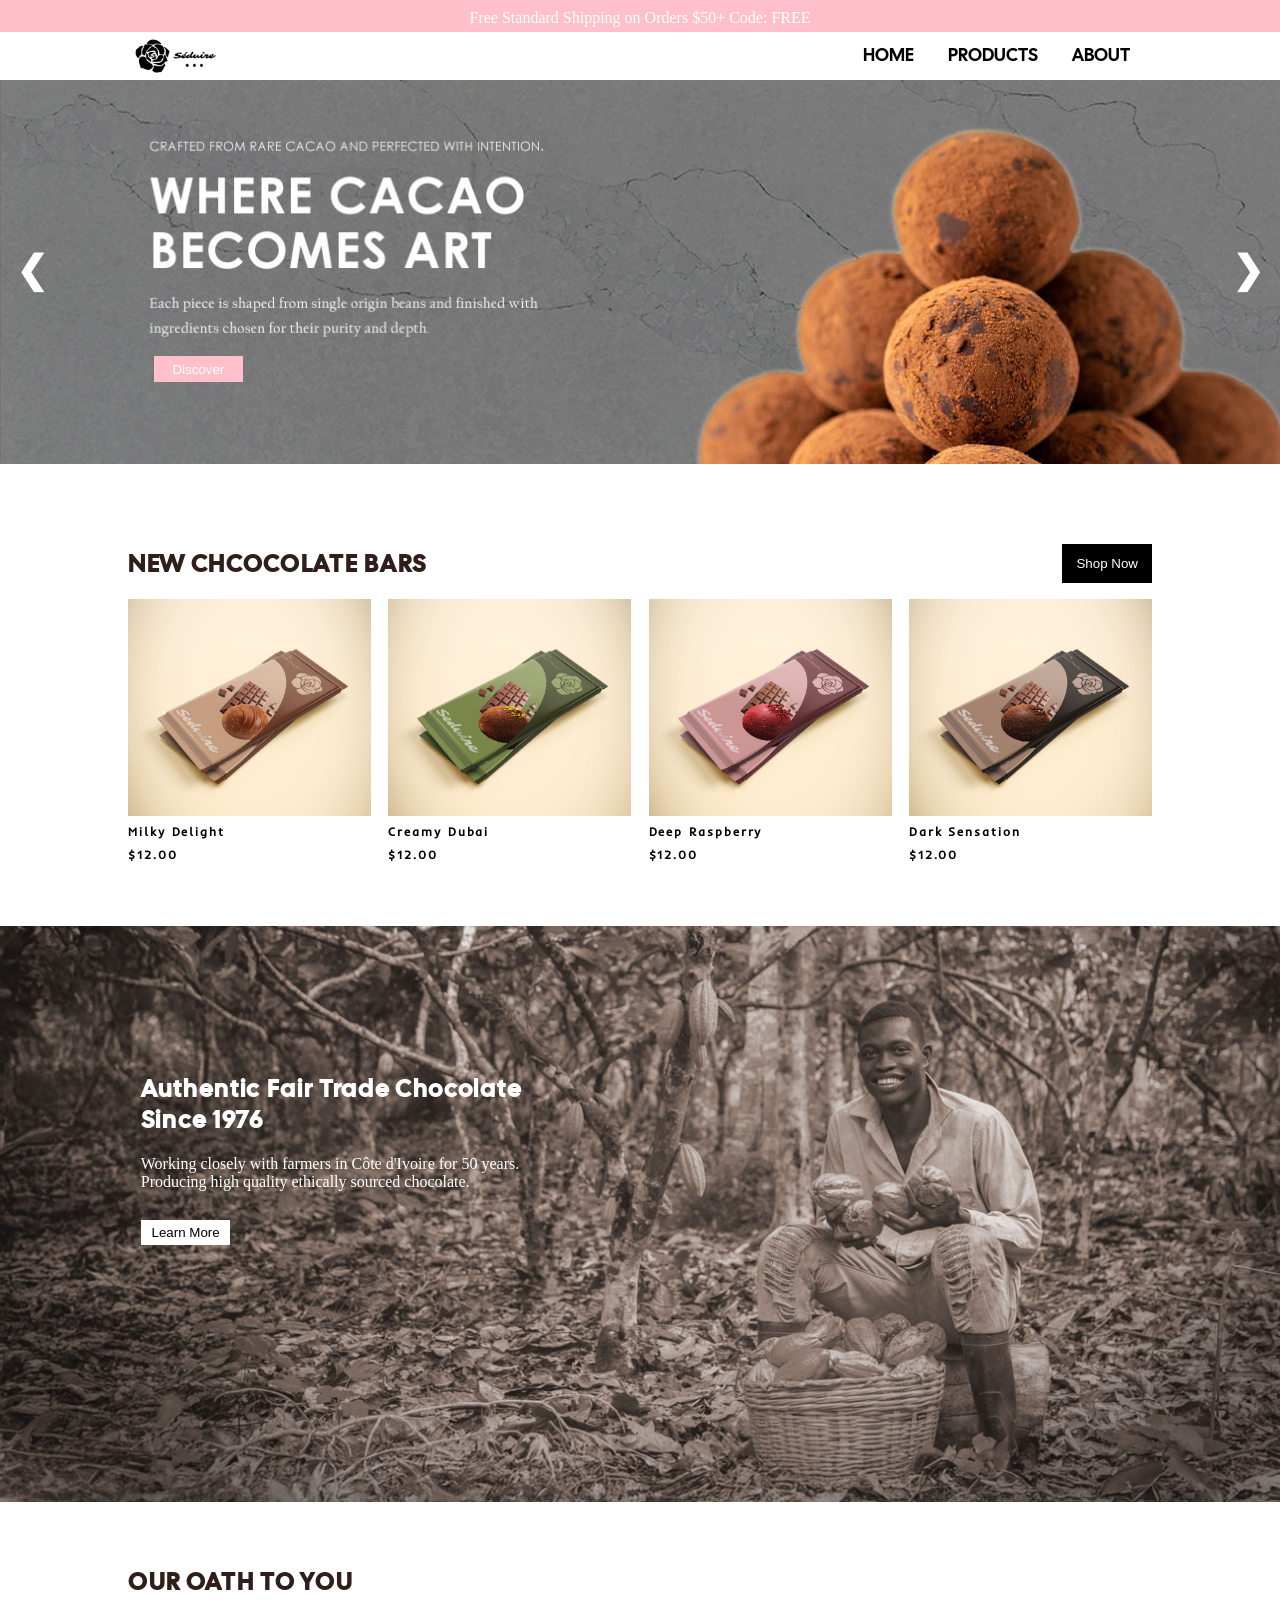
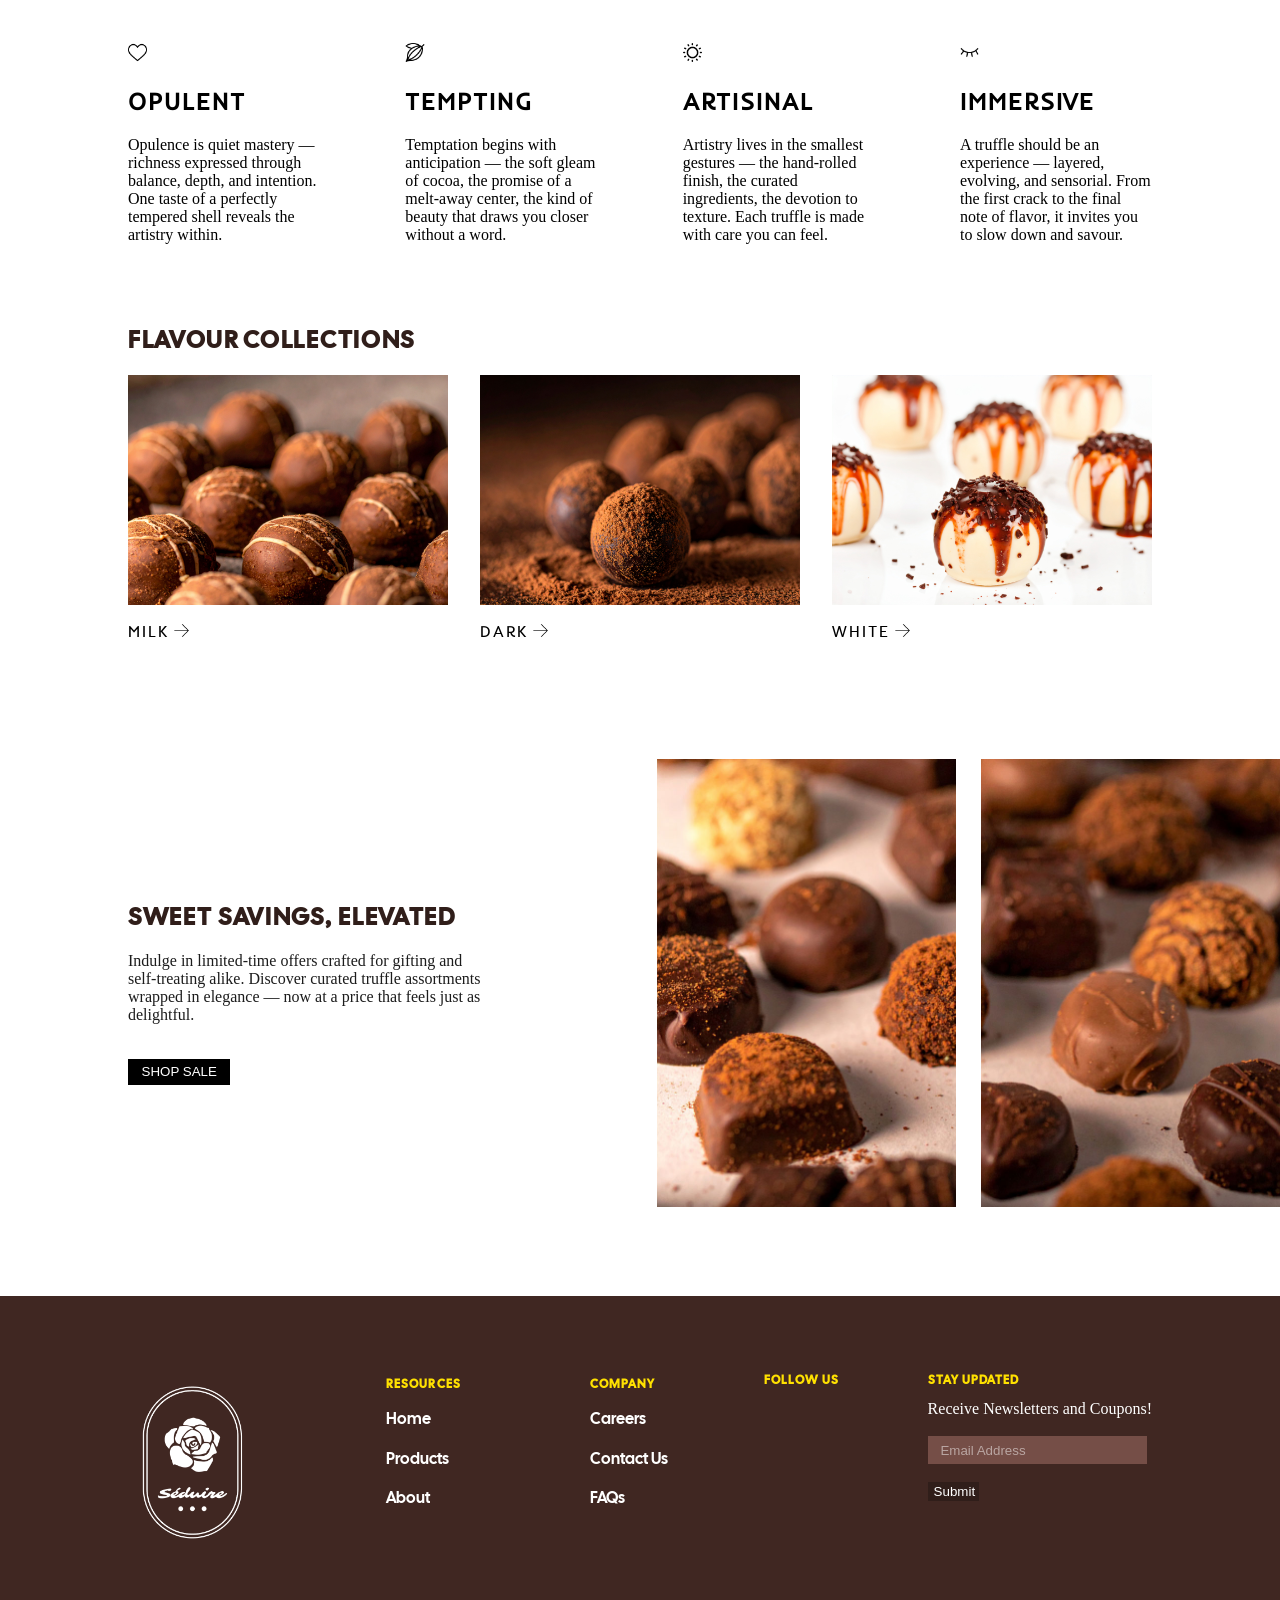
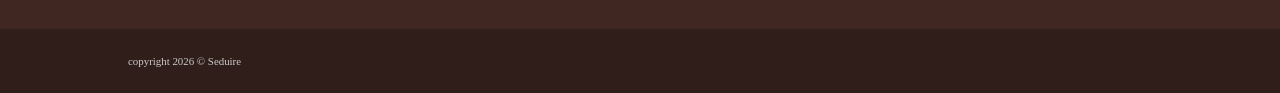
==== commit 0cb09981: "Add files via upload" ====
--- a/index.html
+++ b/index.html
@@ -26,7 +26,7 @@
         <div class="pop-content">
             <div>
             
-            <img src="" alt=""> <!--Logo here-->
+            <img src="IMG/Seduire-logo_Symbol - Black.png" alt=""> <!--Logo here-->
 
             <h2>UNLOCK</h2>
             <h3>15% OFF YOUR FIRST PURCHASE</h3>
@@ -56,7 +56,7 @@
             <ol>
             <li><a href="index.html">HOME</a></li>
             <li><a href="">PRODUCTS</a></li>
-            <li><a href="">ABOUT</a></li>
+            <li><a href="about.html">ABOUT</a></li>
             </ol>
         </div>
 
@@ -103,34 +103,64 @@
     <section id="main">
 
         <div class="spring-header">
-            <h1>DUBAI CHOCOLATE SERIES</h1>
+            <h1>NEW CHCOCOLATE BARS</h1>
             <button>Shop Now</button>
         </div>
 
         <div class="collection-gallery">
+            <div>
             <div class="collection-item">
-                <img src="IMG/dubai-mock.jpg" alt="">
+                <img src="IMG/Chcoclate_Mockup_1-milk.jpg" alt="">
                 <div class="overlay">
+                    <img src="IMG/bar-mockup-milk.jpg" alt="">
                     <button>Add To Cart</button>
                 </div>
-            </div>
-
+
+            </div>
+                <h3>Milky Delight</h3>
+                <h3>$12.00</h3>
+
+            </div>
+
+            <div>
             <div class="collection-item">
-                <img src="IMG/dubai-mock-bar.jpg" alt="">
+                <img src="IMG/Chcoclate_Mockup_1.jpg" alt="">
                 <div class="overlay">
-                    <img src="IMG/dubai-mock-bar-open.jpg" alt="">
+                    <img src="IMG/bar-mock-dubai.jpg" alt="">
                     <button>Add To Cart</button>
                 </div>
             </div>
-
+                <h3>Creamy Dubai</h3>
+                <h3>$12.00</h3>
+
+            </div>
+
+            <div>
             <div class="collection-item">
-                <img src="IMG/dubai-mock.jpg" alt="">
+                <img src="IMG/Chcoclate_Mockup_rasp.jpg" alt="">
                 <div class="overlay">
-                    <img src="IMG/dubai-mock-open.jpg" alt="">
+                    <img src="IMG/bar-mockup-rasp.jpg" alt="">
                     <button>Add To Cart</button>
                 </div>
-            </div>
-
+                
+            </div>
+                <h3>Deep Raspberry</h3>
+                <h3>$12.00</h3>
+
+            </div>
+
+            <div>
+            <div class="collection-item">
+                <img src="IMG/Chcoclate_Mockup_1-dark.jpg" alt="">
+                <div class="overlay">
+                    <img src="IMG/bar-mockup-dark.jpg" alt="">
+                    <button>Add To Cart</button>
+                </div>
+            </div>
+                <h3>Dark Sensation</h3>
+                <h3>$12.00</h3>
+
+            </div>
 
         </div>
 
@@ -246,7 +276,7 @@
                 <li><h3>RESOURCES</h3></li>
                 <li><a href="index.html">Home</a></li>
                 <li><a href="">Products</a></li>
-                <li><a href="">About</a></li>
+                <li><a href="about.html">About</a></li>
             </ol>
             </div>
 
@@ -290,7 +320,7 @@
 // Initialize slideshow
 showSlides(slideIndex);
 startAutoSlide();
-//openNav();
+openNav();
 
 // Manual controls
 function plusSlides(n) {
--- a/CSS/style.css
+++ b/CSS/style.css
@@ -17,6 +17,10 @@
 
 a, button, #submit{
     cursor: pointer;
+}
+
+p{
+    color: black;
 }
 
 .pop-up{
@@ -39,6 +43,10 @@
     color: black;
     font-size: 2vw;
     text-decoration: none;
+}
+
+.pop-up img{
+    height: 4vw;
 }
 
 .pop-promo{
@@ -298,8 +306,8 @@
 }
 
 .collection-item{
-    width: 25vw;
-    border: solid 1px lightgray;
+    width: 19vw;
+    height: 17vw;
     position: relative;
     display: flex;
 }
@@ -310,8 +318,17 @@
     align-items: center;
 }
 
+.collection-gallery h3{
+    font-family: 'Inder';
+    color: black;
+    letter-spacing: 0.15vw;
+    font-size: 0.9vw;
+    margin: 0;
+    margin-top: 0.7vw;
+    padding: 0;
+}
+
 .overlay{
-    background-color: white;
     bottom: 100%;
     position: absolute;
     width: 100%;
@@ -325,11 +342,11 @@
 .overlay button{
     background-color: white;
     border: solid 2px black;
-    width: 18vw;
-    height: 4vw;
-    position: absolute;
-    bottom: 10%;
-    right: 15%;
+    width: 16vw;
+    height: 2.5vw;
+    position: absolute;
+    bottom: 6%;
+    right: 8%;
     box-shadow: 0px 10px 40px -5px rgba(0, 0, 0, 0.15);
 }
 
@@ -483,6 +500,7 @@
 
 .sale p{
     margin-top: 1.5vw;
+    color: rgb(28, 28, 28);
 }
 
 .sale button{
@@ -500,6 +518,102 @@
     border: 2px solid black;
     color: black;
     transition: 300ms;
+}
+
+/*-------- ABOUT---------*/
+#about-hero{
+    background-color:  #301E1A;
+    height: 30vw;
+    text-align: center;
+}
+
+#about-hero div{
+    padding: 8vw;
+}
+
+#about-hero h1{
+    font-size: 2.25vw;
+}
+
+#about-hero h1, #about-hero h3,#about-hero p{
+    color: white;
+}
+
+#about-main{
+    margin-left: 10vw;
+    margin-bottom: 5vw;
+}
+
+.member{
+    height: 30vw;
+    display: flex;
+    justify-content: space-between;
+    margin-top: 6vw;
+    position: relative;
+}
+
+.member h3{
+    color: gray;
+    font-family: 'Inder';
+}
+
+.member h1{
+    margin: 0;
+}
+
+.member h2{
+    font-family: 'Cal Sans';
+    margin-top: 1vw;
+    letter-spacing: 0.2vw;
+}
+
+.member a{
+    text-decoration: none;
+    display: flex;
+    align-items: center;
+    gap: 0.5vw;
+}
+
+
+.member a{
+    text-decoration: none;
+    color: black;
+    font-size: 1.1em;
+    background: linear-gradient(currentColor 0 0) 
+    bottom left/
+    var(--underline-width, 0%) 0.1em
+    no-repeat;
+    padding: 0 .5em 0.15em;
+    text-decoration: none;
+    transition: background-size 0.5s;
+    font-family: 'Cal Sans';
+}
+
+.member a:hover{
+    color: brown; 
+    --underline-width: 100%;
+    transition: 300ms;
+}
+
+
+.member a img{
+    height: 1.5vw;
+}
+
+.member img{
+    height: 100%;
+}
+
+.member li{
+    font-family: 'Inder';
+    margin-top: 0.5vw;
+}
+
+.member .qr{
+    height: 8vw;
+    position: absolute;
+    bottom: 0;
+    left: 0;
 }
 
 /*---------FOOTER---------*/
@@ -507,6 +621,10 @@
     background-color: #402722;
     height: 16vw;
     padding: 5vw 10vw 5vw 10vw;
+}
+
+.footer h3{
+    color: rgb(255, 225, 0);
 }
 
 .footer-flex{
@@ -552,6 +670,7 @@
     margin: 0;
 }
 
+
 .footer-news #email{
     width: 16vw;
     height: 2vw;
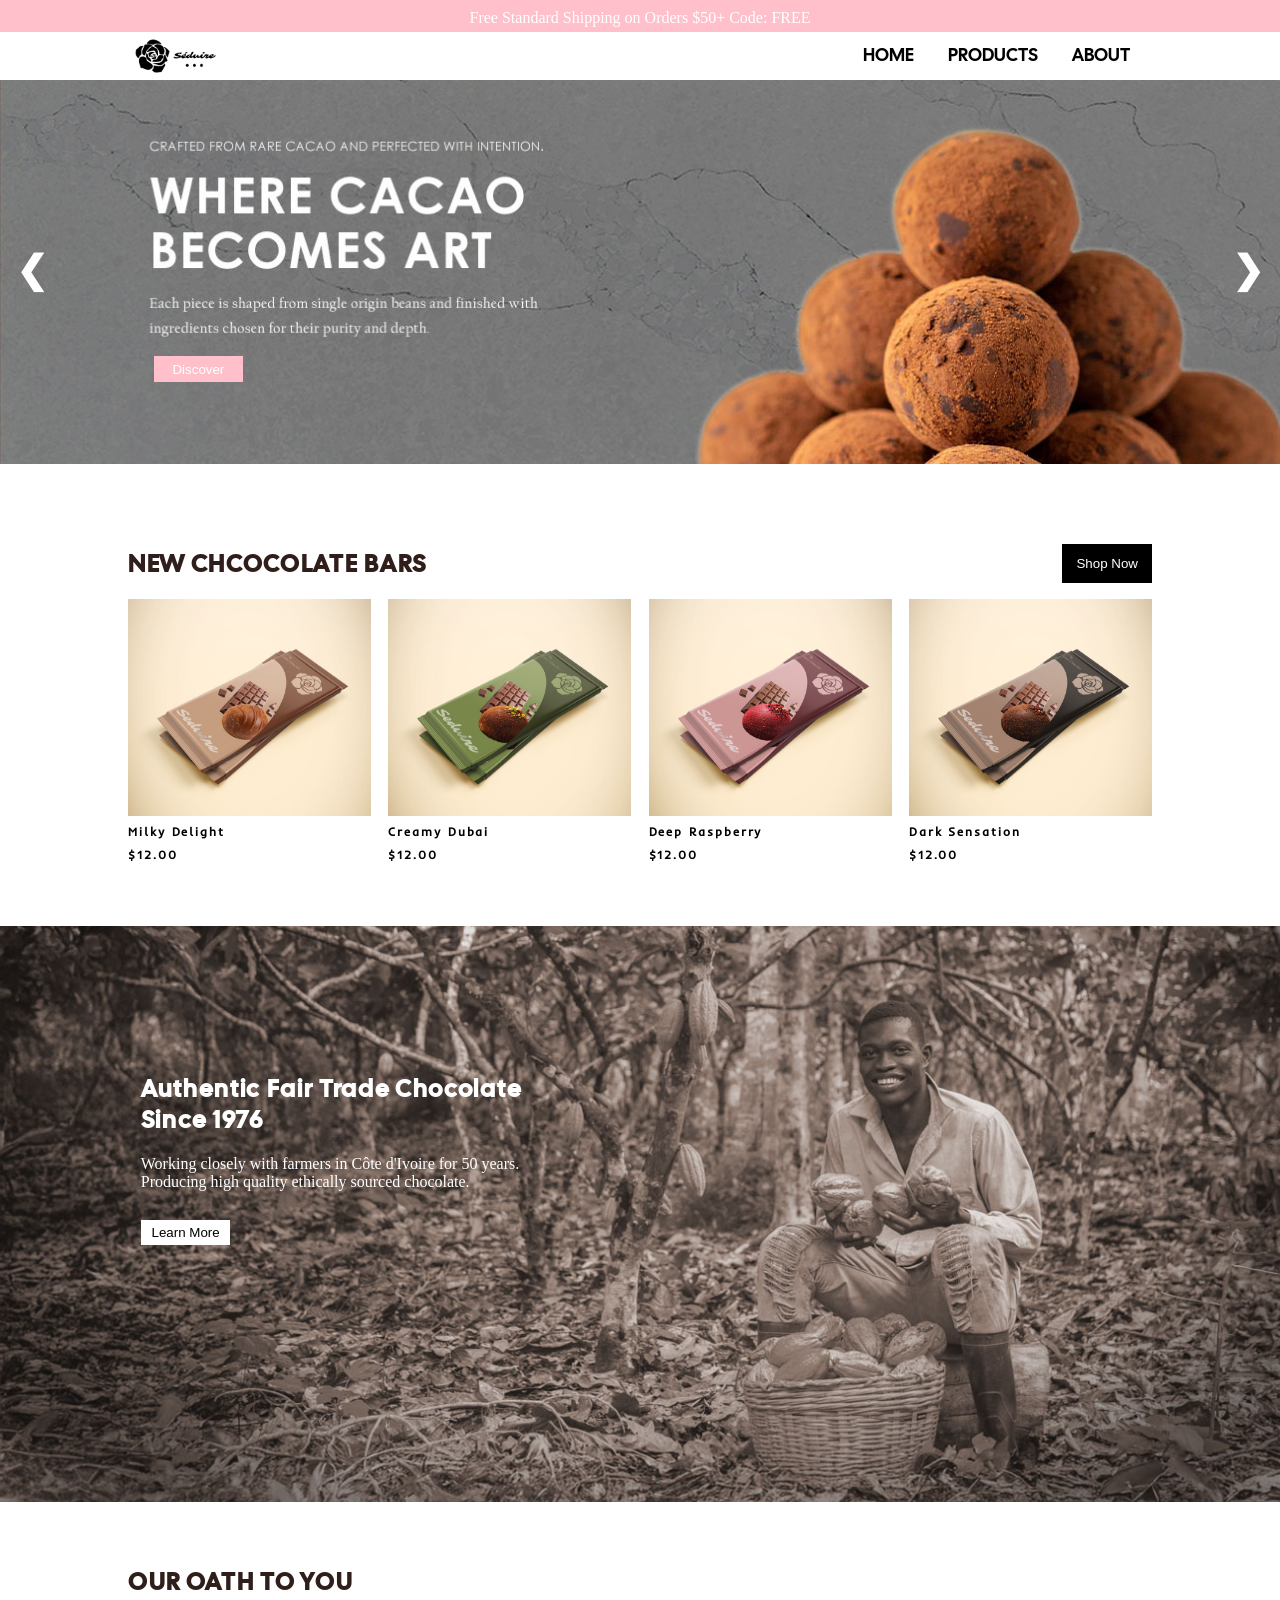
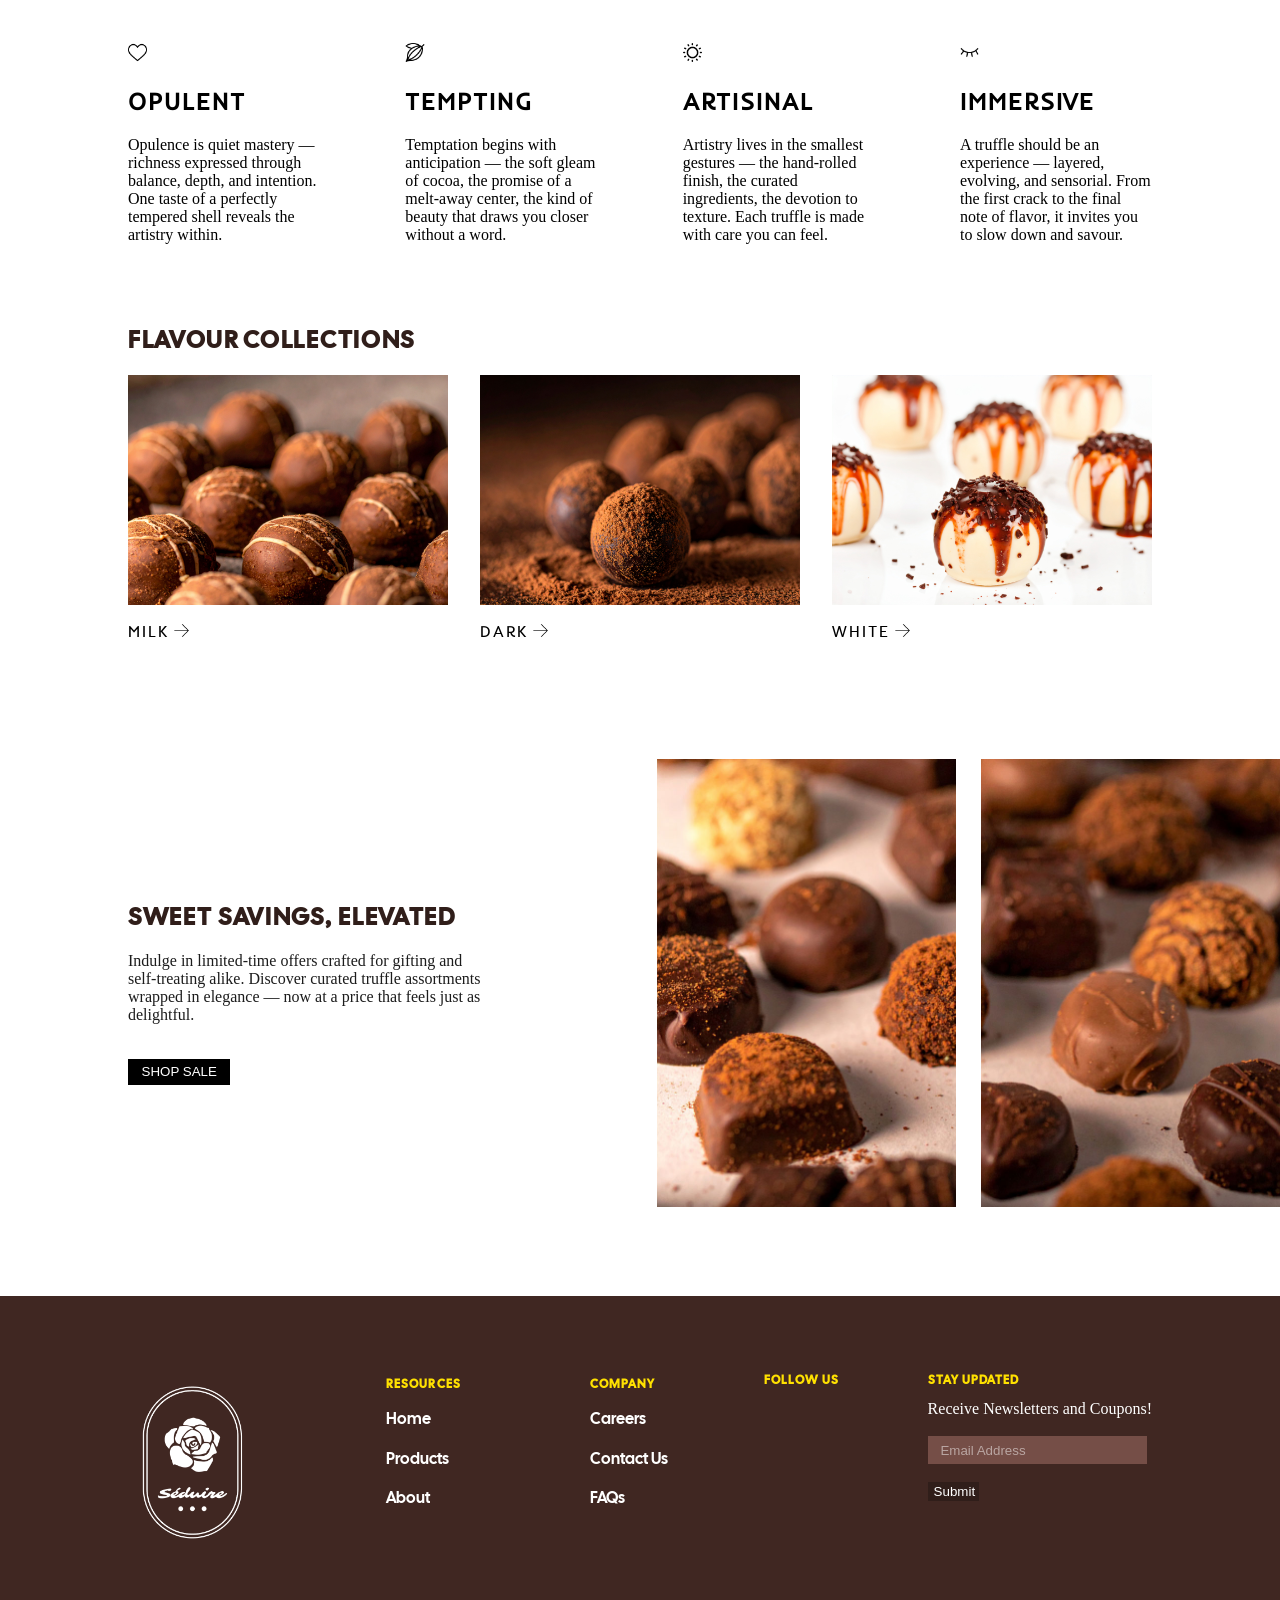
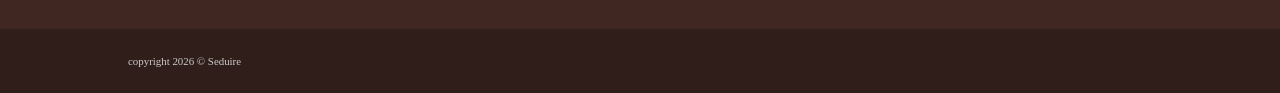
==== commit 98d45e84: "Add files via upload" ====
--- a/index.html
+++ b/index.html
@@ -18,6 +18,7 @@
     
     <div class="pop-up" id="pop-up" >
         
+        <div class="pop-box">
         <a href="javascript:void(0)" id="closebtn" onclick="closeNav()">&times;</a>
         <div class="pop-promo">
             <img src="IMG/vitor-monthay-Y0hxpwaLgag-unsplash.jpg" alt="">
@@ -38,8 +39,9 @@
 
             <button onclick="closeNav()">No Thanks</button>
             </div>
-        </div>        
-        </div>
+        </div> 
+        </div>
+
 
     </div>
 
@@ -247,7 +249,7 @@
 
     </section>
 
-    <section>
+    <section id="quad">
         <div class="sale">
             <div>
             <h1>SWEET SAVINGS, ELEVATED</h1>
--- a/CSS/style.css
+++ b/CSS/style.css
@@ -1,5 +1,17 @@
 body{
     margin: 0;
+  max-width: 100%;
+  overflow-x: hidden;
+}
+
+html{
+    margin: 0;
+  max-width: 100%;
+
+}
+
+* {
+  outline: 1px solid transparent;
 }
 
 h1{
@@ -21,6 +33,11 @@
 
 p{
     color: black;
+}
+
+.pop-box{
+    position: relative;
+    display: flex;
 }
 
 .pop-up{
@@ -36,10 +53,10 @@
     align-items: center;
 }
 
-.pop-up a{
-    position: absolute;
-    top: 25%;
-    right: 26%;
+.pop-box a{
+    position: absolute;
+    top: 5%;
+    right: 6%;
     color: black;
     font-size: 2vw;
     text-decoration: none;
@@ -443,6 +460,7 @@
     margin: 5vw 0 5vw 0;
     overflow: hidden;
     position: relative;
+    width: 100%;
 }
 
 .secondary-about img{
@@ -480,6 +498,10 @@
     background-color: transparent;
     border: solid 2px white;
     transition: 300ms;
+}
+
+#quad{
+    margin-right: 0;
 }
 
 .sale{
@@ -540,16 +562,17 @@
 }
 
 #about-main{
+    margin-bottom: 5vw;
     margin-left: 10vw;
-    margin-bottom: 5vw;
 }
 
 .member{
-    height: 30vw;
+    height: 35vw;
     display: flex;
     justify-content: space-between;
     margin-top: 6vw;
     position: relative;
+    background-color: blueviolet;
 }
 
 .member h3{
@@ -568,14 +591,10 @@
 }
 
 .member a{
-    text-decoration: none;
     display: flex;
     align-items: center;
     gap: 0.5vw;
-}
-
-
-.member a{
+
     text-decoration: none;
     color: black;
     font-size: 1.1em;
@@ -602,6 +621,7 @@
 
 .member img{
     height: 100%;
+    text-align: right;
 }
 
 .member li{
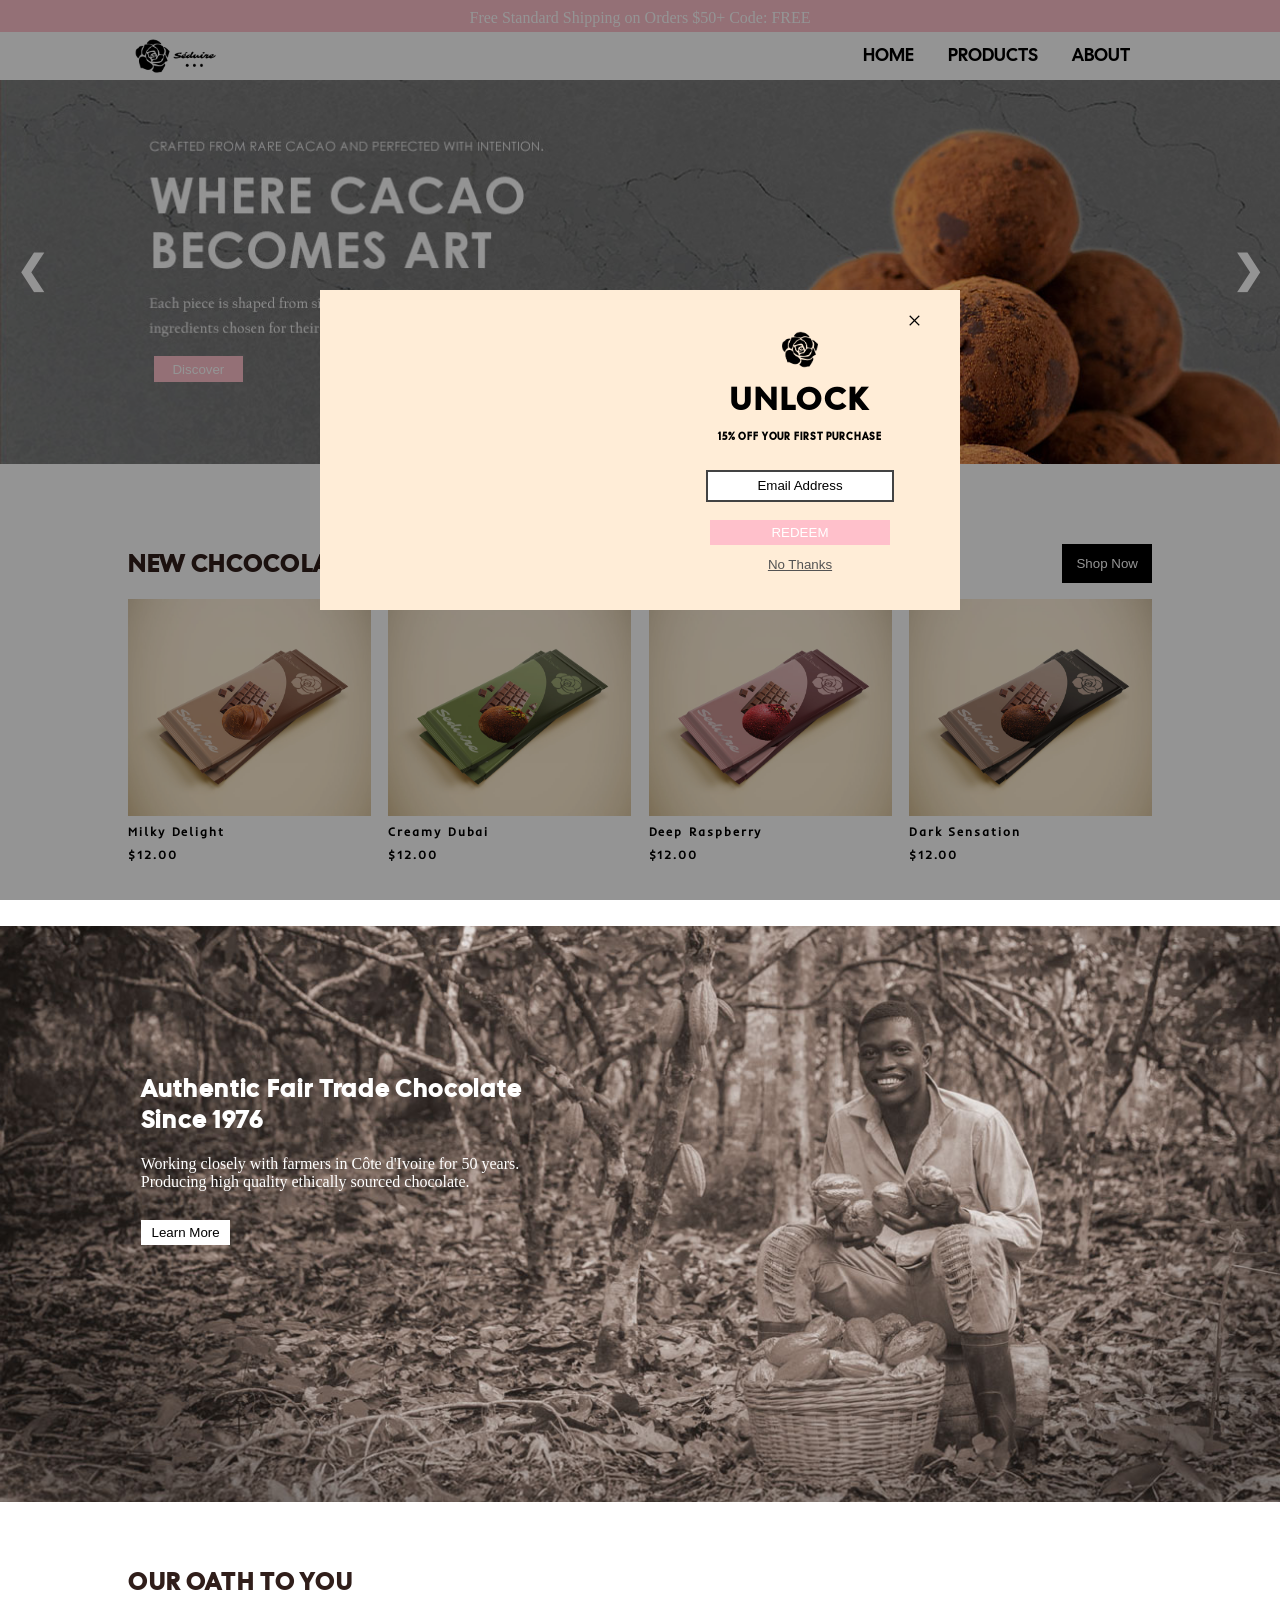
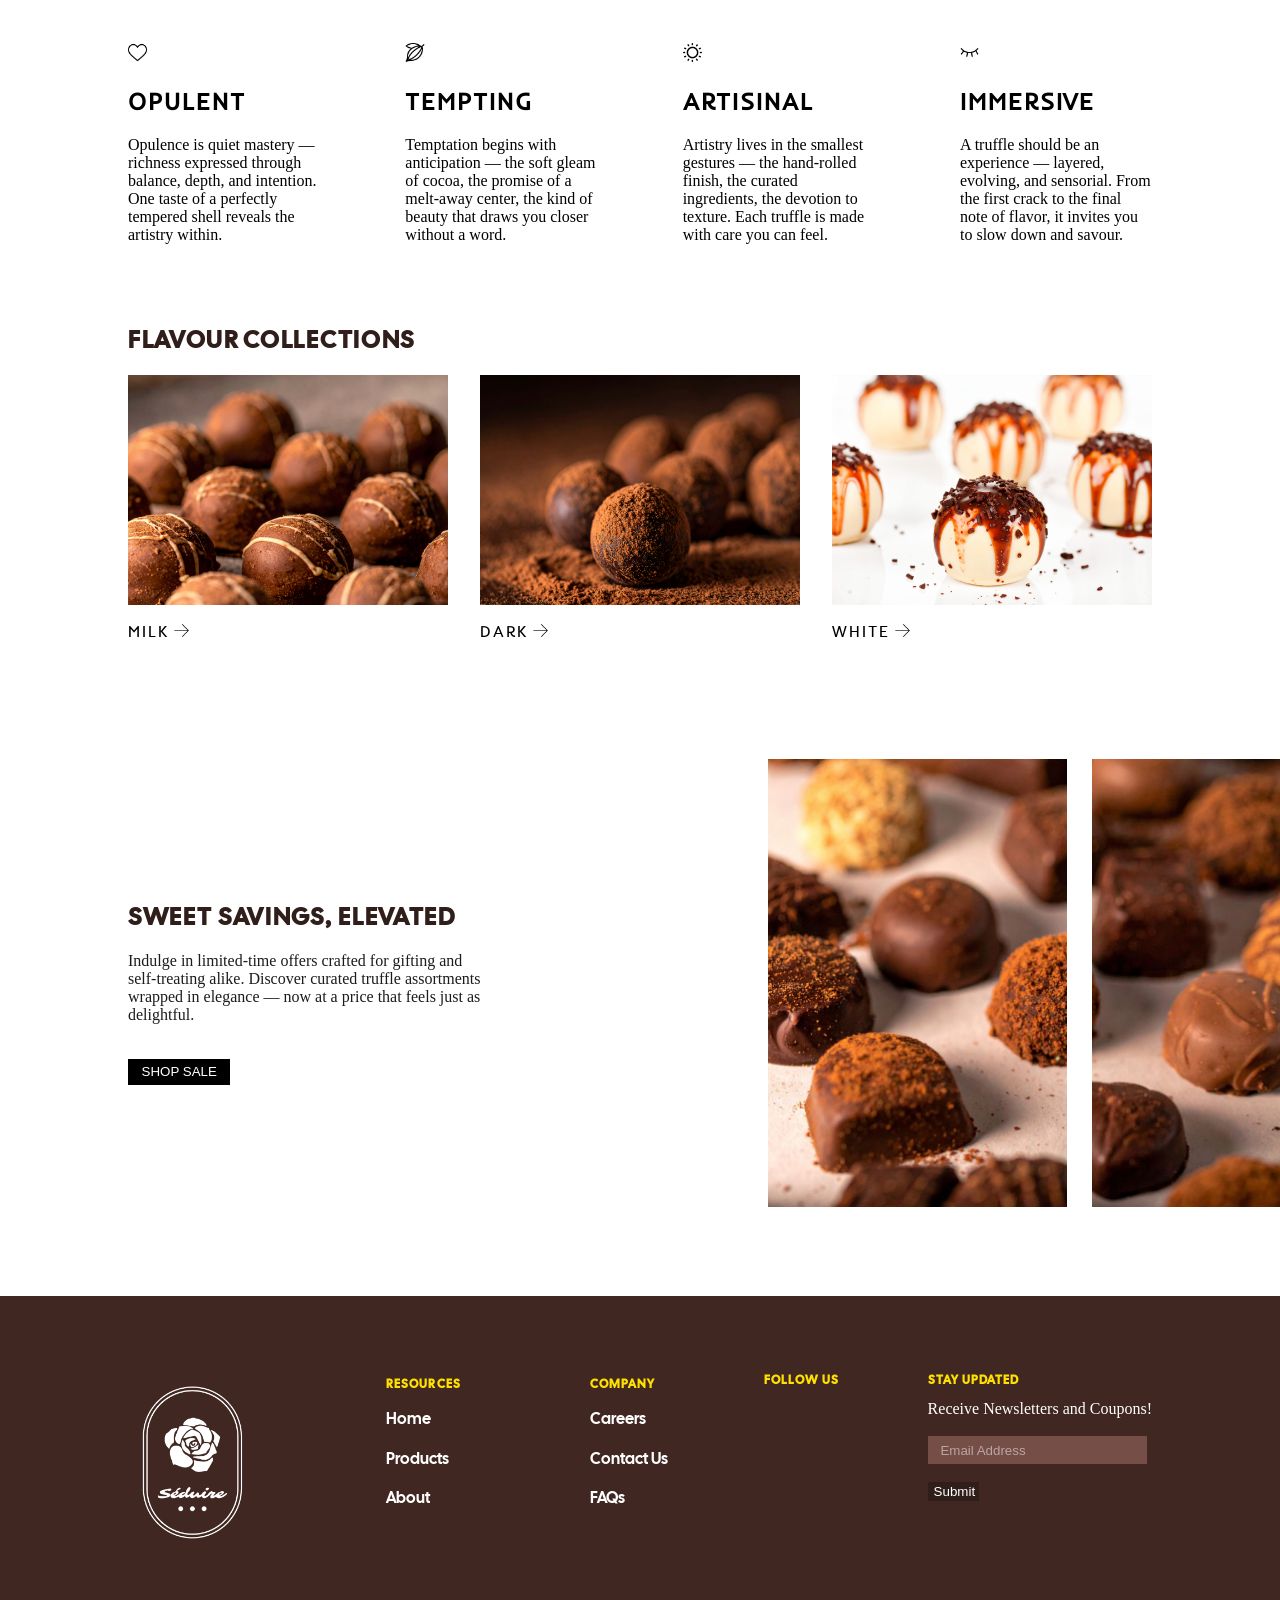
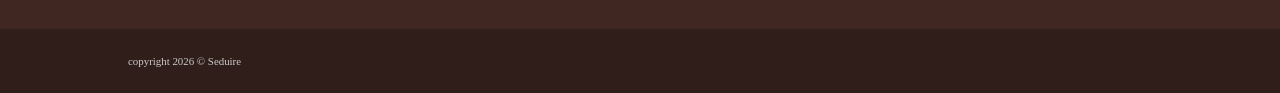
==== commit b333f5db: "Add files via upload" ====
--- a/index.html
+++ b/index.html
@@ -322,7 +322,6 @@
 // Initialize slideshow
 showSlides(slideIndex);
 startAutoSlide();
-openNav();
 
 // Manual controls
 function plusSlides(n) {
@@ -372,17 +371,6 @@
   document.getElementById("pop-up").style.display = "none";
 }
 
-function openNav(){
-    if (document.getElementById("pop-up").style.display = "none") {
-      
-    navTime = setInterval(() =>{
-
-    document.getElementById("pop-up").style.display = "";
-   
-    }, 10000 );  
-    }
-}
-
 </script>
 
 
--- a/CSS/style.css
+++ b/CSS/style.css
@@ -1,17 +1,7 @@
-body{
+body, html{
     margin: 0;
   max-width: 100%;
   overflow-x: hidden;
-}
-
-html{
-    margin: 0;
-  max-width: 100%;
-
-}
-
-* {
-  outline: 1px solid transparent;
 }
 
 h1{
@@ -507,11 +497,15 @@
 .sale{
     display: flex;
     height: 35vw;
-    justify-content: space-between;
+    justify-content: left;
     margin-left: 10vw;
     align-items: center;
     margin-bottom: 7vw;
-    gap: 10vw;
+    gap: 20vw;
+}
+
+.sale div{
+    width: 40vw;
 }
 
 .sale .sale-img{
@@ -569,10 +563,13 @@
 .member{
     height: 35vw;
     display: flex;
-    justify-content: space-between;
+    justify-content: left;
     margin-top: 6vw;
     position: relative;
-    background-color: blueviolet;
+}
+
+.member div{
+    width: 40vw;
 }
 
 .member h3{
@@ -583,6 +580,12 @@
 .member h1{
     margin: 0;
 }
+
+hr{
+    margin-right: 17vw;
+}
+
+
 
 .member h2{
     font-family: 'Cal Sans';
@@ -634,6 +637,7 @@
     position: absolute;
     bottom: 0;
     left: 0;
+    z-index: 10000;
 }
 
 /*---------FOOTER---------*/
